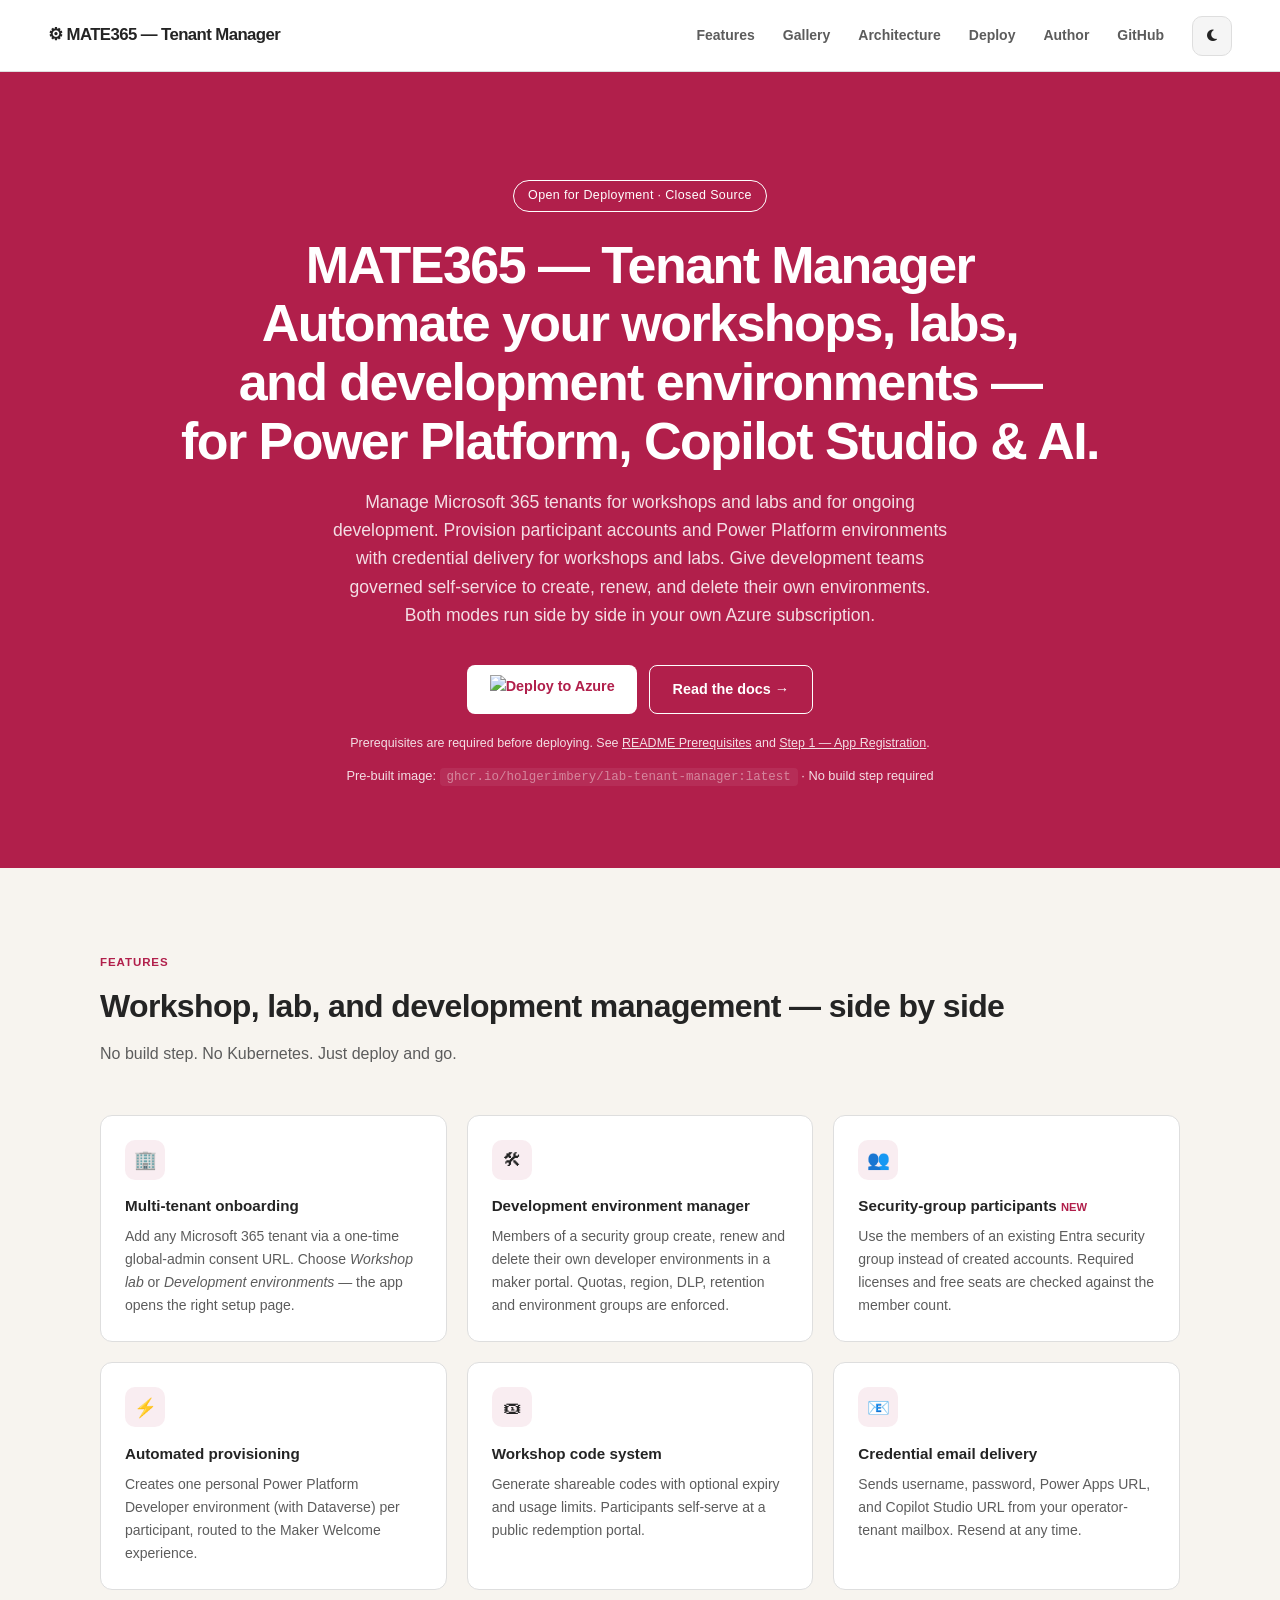
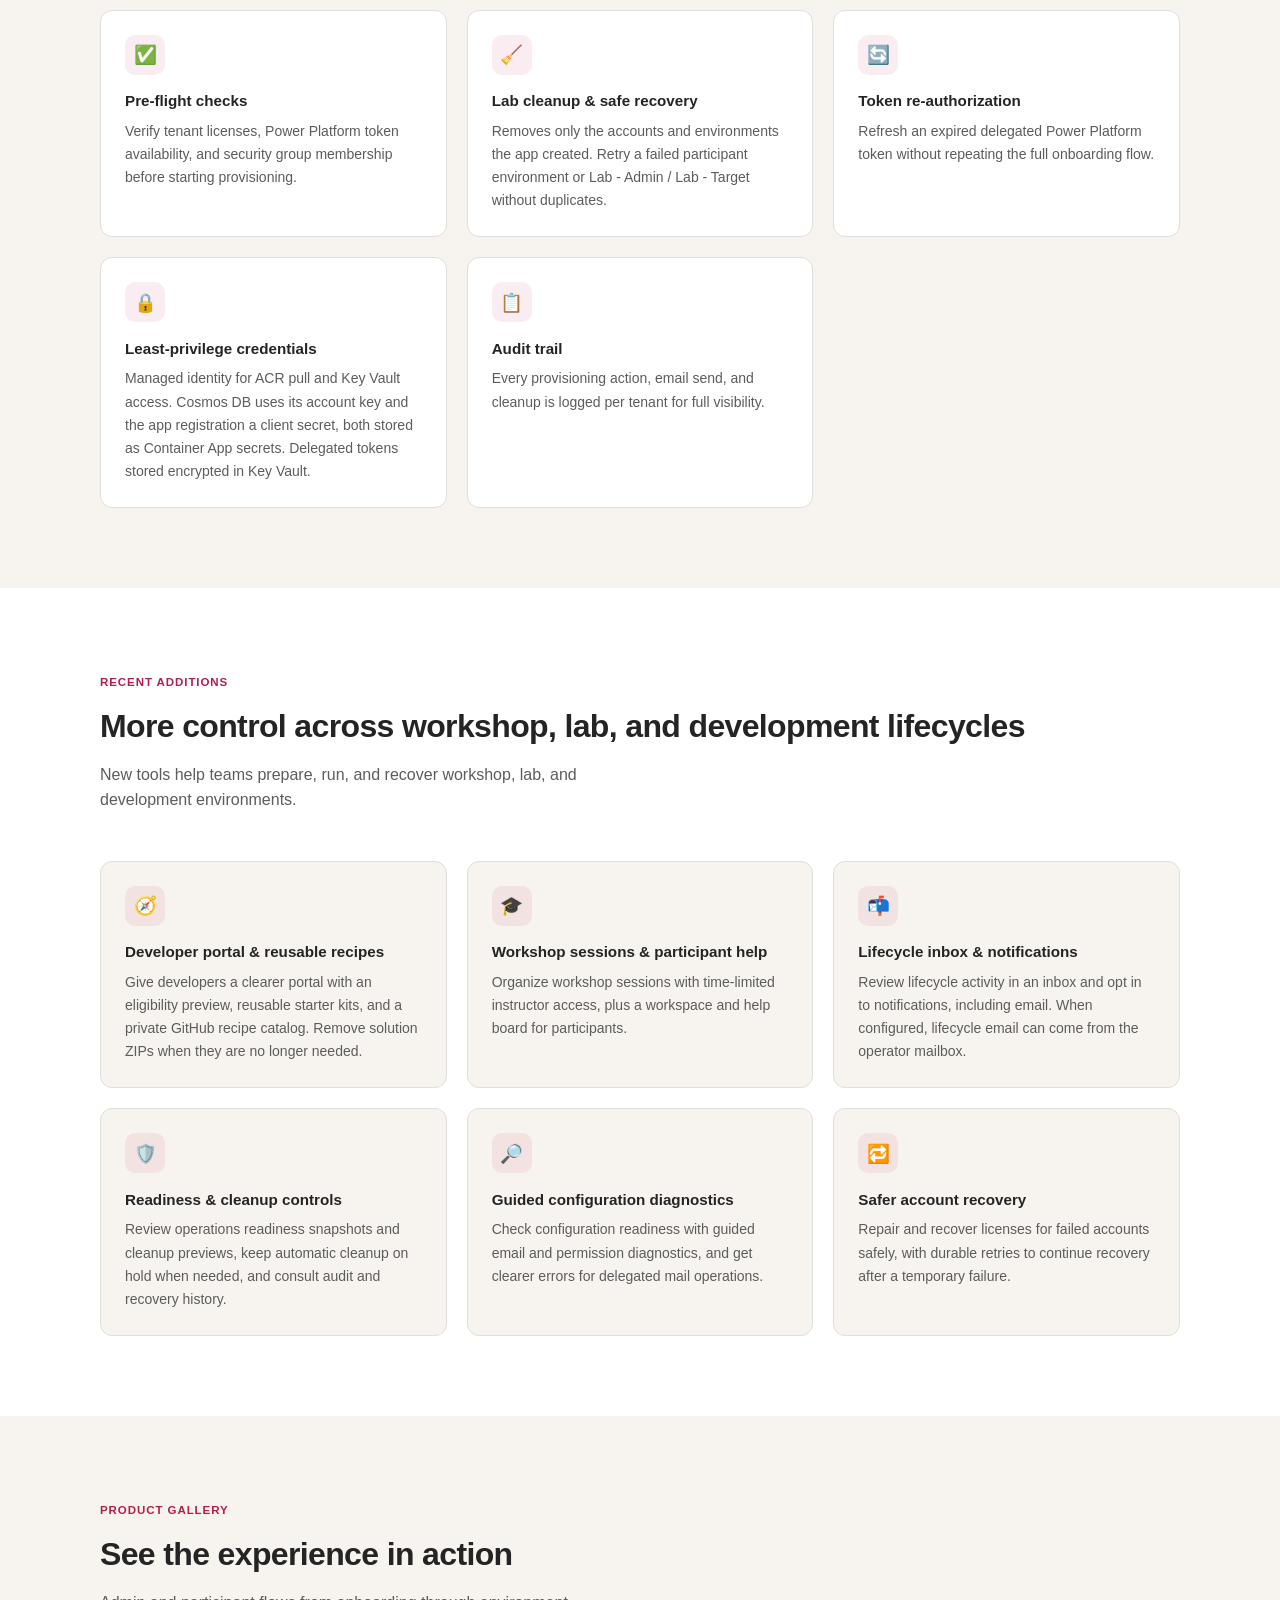
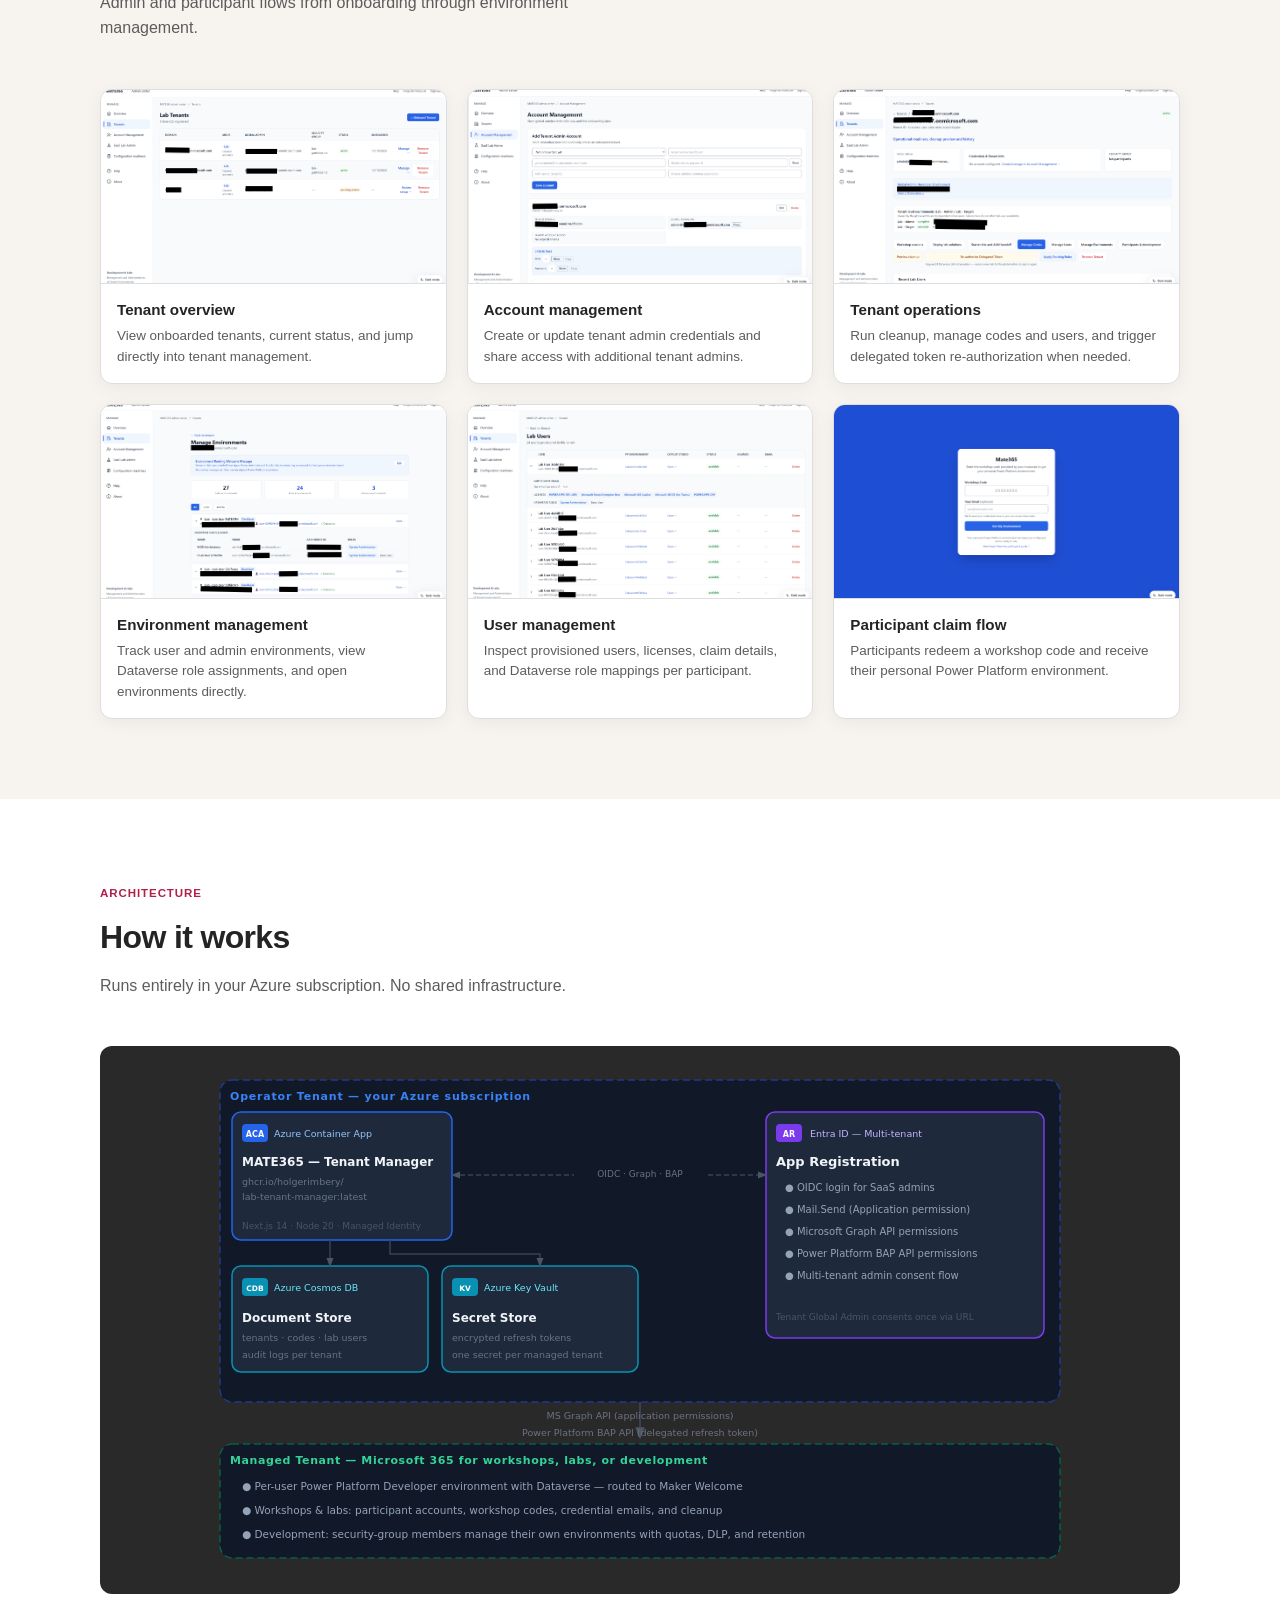
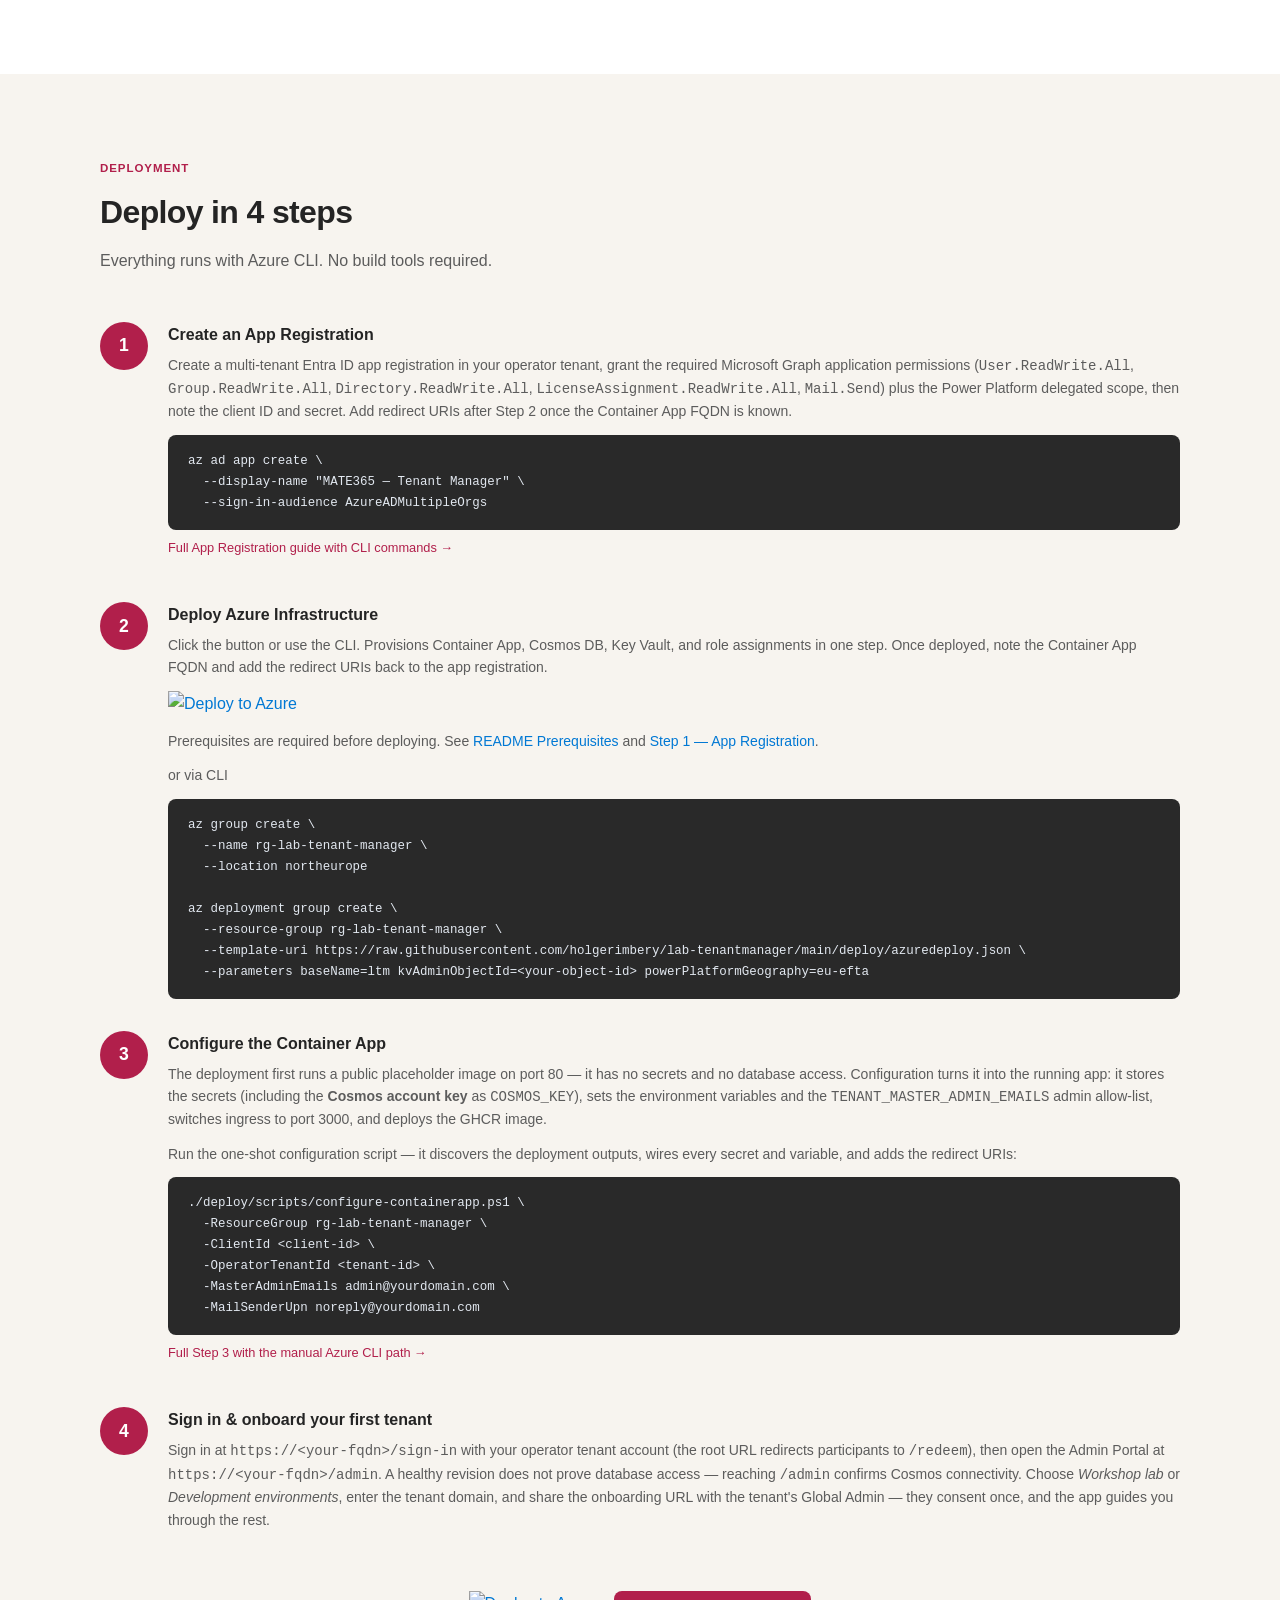
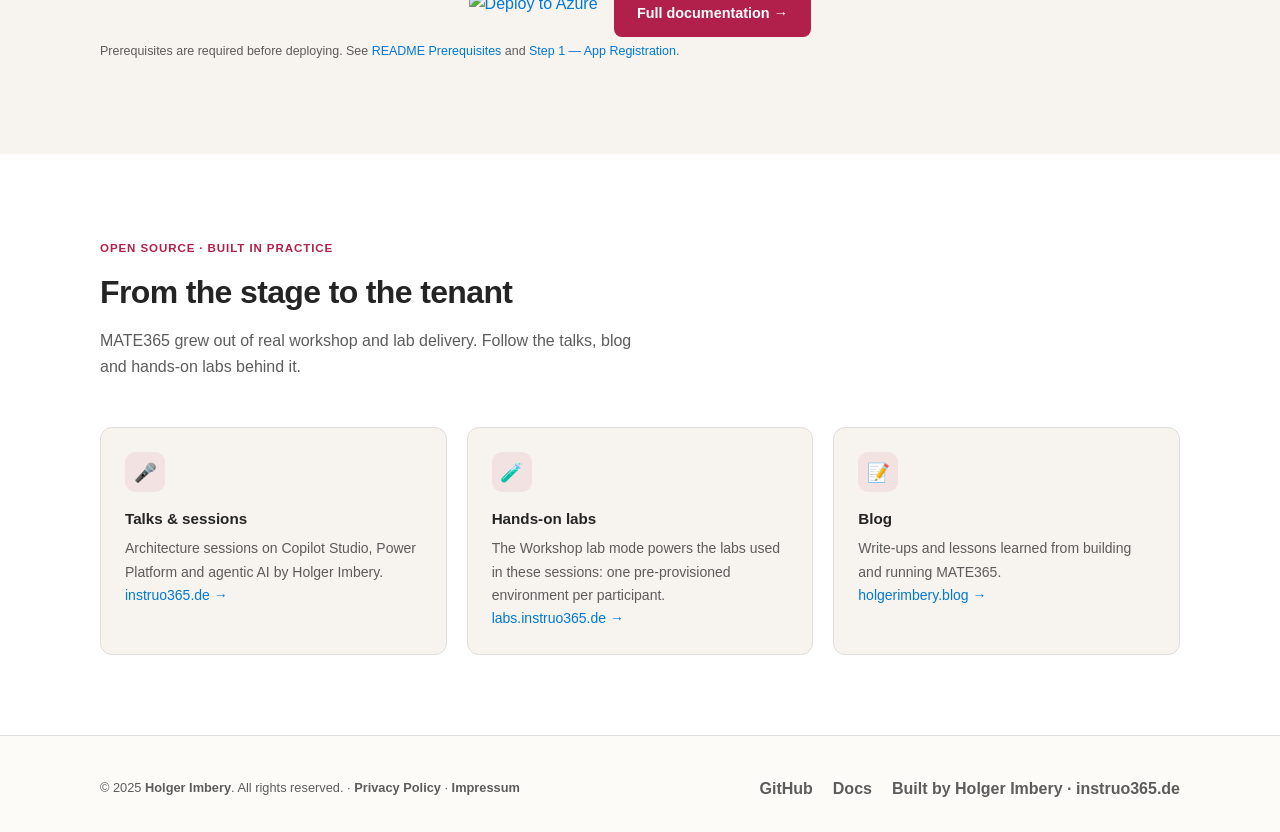
==== index.html @ dbdb4b45 "Use instruo365.de as canonical domain Co-authored-by: Copilot <223556219+Copilot@users.noreply.githu" ====
<!DOCTYPE html>
<html lang="en">
<head>
  <meta charset="UTF-8" />
  <meta name="viewport" content="width=device-width, initial-scale=1.0" />
  <title>MATE365 — Tenant Manager — Workshops, Labs &amp; Development Environments</title>
  <meta name="description" content="MATE365 — Tenant Manager: Automate your workshops, labs, and development environments — for Power Platform, Copilot Studio &amp; AI. Deploy to your own Azure subscription in minutes." />
  <meta name="robots" content="index, follow" />
  <meta name="author" content="Holger Imbery" />
  <link rel="author" href="https://instruo365.de" />
  <script type="application/ld+json">
  {
    "@context": "https://schema.org",
    "@type": "SoftwareApplication",
    "name": "MATE365 — Tenant Manager",
    "url": "https://www.mate365.app/",
    "applicationCategory": "BusinessApplication",
    "author": {
      "@type": "Person",
      "name": "Holger Imbery",
      "url": "https://instruo365.de",
      "sameAs": ["https://instruo365.de", "https://github.com/holgerimbery"]
    }
  }
  </script>
  <script>
    (() => {
      const saved = localStorage.getItem("theme");
      const theme = saved === "light" || saved === "dark" ? saved
        : (window.matchMedia("(prefers-color-scheme: dark)").matches ? "dark" : "light");
      document.documentElement.setAttribute("data-theme", theme);
    })();
  </script>
  <link rel="stylesheet" href="https://cdnjs.cloudflare.com/ajax/libs/font-awesome/6.5.1/css/all.min.css" />
  <style>
    *, *::before, *::after { box-sizing: border-box; margin: 0; padding: 0; }
    /* Palette and typography shared with instruo365.de */
    :root {
      color-scheme: light;
      --c-bg:      #f7f4ef;
      --c-bg-elevated: #fcfbf8;
      --c-surface: #ffffff;
      --c-surface-soft: #f5f5f5;
      --c-border:  #dedede;
      --c-text:    #242424;
      --c-muted:   #5c5c5c;
      --c-accent:  #b11f4b;
      --c-accent-hover: #9a1a41;
      --c-accent-soft: rgba(177, 31, 75, 0.08);
      --c-accent-fg: #ffffff;
      --c-link:    #0078d4;
      --c-panel:   rgba(255, 255, 255, 0.96);
      --c-dark:    #292929;
      --radius:    12px;
      --font: "Segoe UI", "Segoe UI Variable", "Segoe UI Web", -apple-system, BlinkMacSystemFont, Arial, sans-serif;
      --nav-h: 72px;
    }
    html[data-theme="dark"] {
      color-scheme: dark;
      --c-bg:      #3d3b3a;
      --c-bg-elevated: #343231;
      --c-surface: #292929;
      --c-surface-soft: #2e2e2e;
      --c-border:  #474747;
      --c-text:    #dedede;
      --c-muted:   #919191;
      --c-accent:  #fd8ea1;
      --c-accent-hover: #fb7b91;
      --c-accent-soft: rgba(253, 142, 161, 0.14);
      --c-accent-fg: #1a1a1a;
      --c-link:    #4da6ff;
      --c-panel:   rgba(41, 41, 41, 0.96);
      --c-dark:    #1f1f1f;
    }
    html { scroll-behavior: smooth; }
    body {
      font-family: var(--font);
      background: var(--c-bg);
      color: var(--c-text);
      line-height: 1.6;
      -webkit-font-smoothing: antialiased;
    }
    a { color: var(--c-accent); text-decoration: none; }
    a:hover { text-decoration: underline; }

    /* ── Nav ───────────────────────────────────────────────────────── */
    .nav {
      position: sticky; top: 0; z-index: 100;
      height: var(--nav-h);
      background: rgba(15,23,42,.94);
      backdrop-filter: blur(12px);
      -webkit-backdrop-filter: blur(12px);
      border-bottom: 1px solid rgba(255,255,255,.08);
      display: flex; align-items: center; justify-content: space-between;
      padding: 0 clamp(1.5rem, 5vw, 3rem);
    }
    .nav-brand {
      font-size: 1.05rem; font-weight: 700; color: #fff;
      letter-spacing: -.02em; text-decoration: none;
    }
    .nav-links { display: flex; gap: 1.75rem; }
    .nav-links a {
      color: rgba(255,255,255,.55); font-size: .875rem; font-weight: 500;
      transition: color .15s; text-decoration: none;
    }
    .nav-links a:hover { color: #fff; }

    /* ── Hero ──────────────────────────────────────────────────────── */
    .hero {
      background: linear-gradient(145deg, var(--c-dark) 0%, #1e3a5f 100%);
      padding: calc(var(--nav-h) * .5 + 4.5rem) clamp(1.5rem, 6vw, 4rem) 5rem;
      text-align: center;
    }
    .hero-badge {
      display: inline-block; padding: .3rem .9rem; border-radius: 99px;
      background: rgba(37,99,235,.2); border: 1px solid rgba(37,99,235,.35);
      color: #93c5fd; font-size: .78rem; font-weight: 500; letter-spacing: .03em;
      margin-bottom: 1.5rem;
    }
    .hero h1 {
      font-size: clamp(2rem, 5vw, 3.25rem); font-weight: 800;
      color: #fff; letter-spacing: -.03em; line-height: 1.13;
      margin-bottom: 1.1rem;
    }
    .hero-sub {
      font-size: clamp(.95rem, 2vw, 1.1rem); color: rgba(255,255,255,.55);
      max-width: 620px; margin: 0 auto 2.25rem;
    }
    .hero-actions {
      display: flex; flex-wrap: wrap; gap: .75rem; justify-content: center;
      margin-bottom: 1.25rem;
    }
    .btn {
      display: inline-flex; align-items: center; gap: .45rem;
      padding: .65rem 1.4rem; border-radius: 8px;
      font-size: .9rem; font-weight: 600; transition: all .15s;
      text-decoration: none; cursor: pointer; white-space: nowrap;
    }
    .btn-primary { background: var(--c-accent); color: #fff; }
    .btn-primary:hover { background: #1d4ed8; text-decoration: none; }
    .btn-outline {
      background: transparent; color: rgba(255,255,255,.75);
      border: 1px solid rgba(255,255,255,.25);
    }
    .btn-outline:hover { background: rgba(255,255,255,.08); color: #fff; text-decoration: none; }
    .hero-image-note { font-size: .8rem; color: rgba(255,255,255,.3); }
    .hero-image-note code {
      font-family: 'JetBrains Mono', 'Fira Code', monospace;
      background: rgba(255,255,255,.08); padding: 2px 7px; border-radius: 4px;
      color: rgba(255,255,255,.5); font-size: .78rem;
    }

    /* ── Section ───────────────────────────────────────────────────── */
    .section { padding: 5rem clamp(1.5rem, 5vw, 3rem); }
    .section-alt { background: var(--c-surface); }
    .section-inner { max-width: 1080px; margin: 0 auto; }
    .section-label {
      display: inline-block; font-size: .72rem; font-weight: 700;
      letter-spacing: .08em; text-transform: uppercase;
      color: var(--c-accent); margin-bottom: .6rem;
    }
    .section-title {
      font-size: clamp(1.5rem, 3vw, 2rem); font-weight: 800;
      letter-spacing: -.02em; margin-bottom: .6rem;
    }
    .section-sub { color: var(--c-muted); margin-bottom: 3rem; max-width: 560px; }

    /* ── Feature grid ──────────────────────────────────────────────── */
    .features {
      display: grid;
      grid-template-columns: repeat(auto-fill, minmax(300px, 1fr));
      gap: 1.25rem;
    }
    .feature-card {
      background: var(--c-surface); border: 1px solid var(--c-border);
      border-radius: var(--radius); padding: 1.5rem;
      transition: box-shadow .2s, transform .2s;
    }
    .section-alt .feature-card { background: var(--c-bg); }
    .feature-card:hover { box-shadow: 0 8px 24px rgba(0,0,0,.07); transform: translateY(-2px); }
    .feature-icon {
      width: 40px; height: 40px; border-radius: 10px; margin-bottom: .9rem;
      background: linear-gradient(135deg,#eff6ff,#dbeafe);
      display: flex; align-items: center; justify-content: center; font-size: 1.15rem;
    }
    .feature-card h3 { font-size: .95rem; font-weight: 700; margin-bottom: .4rem; }
    .feature-card p { font-size: .875rem; color: var(--c-muted); line-height: 1.65; }
    .feature-card code {
      font-size: .8em; background: var(--c-bg);
      padding: 1px 5px; border-radius: 4px; border: 1px solid var(--c-border);
    }
    .section-alt .feature-card code { background: var(--c-surface); }

    /* ── Product gallery ─────────────────────────────────────────────── */
    .gallery-grid {
      display: grid;
      grid-template-columns: repeat(auto-fit, minmax(280px, 1fr));
      gap: 1.25rem;
    }
    .gallery-card {
      background: var(--c-surface);
      border: 1px solid var(--c-border);
      border-radius: var(--radius);
      overflow: hidden;
      box-shadow: 0 4px 18px rgba(15, 23, 42, 0.05);
    }
    .section-alt .gallery-card { background: var(--c-bg); }
    .gallery-card a {
      display: block;
      text-decoration: none;
      color: inherit;
    }
    .gallery-card img {
      display: block;
      width: 100%;
      aspect-ratio: 16 / 9;
      object-fit: cover;
      border-bottom: 1px solid var(--c-border);
    }
    .gallery-caption {
      padding: .9rem 1rem 1rem;
    }
    .gallery-caption h3 {
      font-size: .95rem;
      font-weight: 700;
      margin-bottom: .25rem;
      color: var(--c-text);
    }
    .gallery-caption p {
      font-size: .84rem;
      color: var(--c-muted);
      line-height: 1.5;
    }

    /* ── Architecture ──────────────────────────────────────────────── */
    .arch-wrap {
      background: var(--c-dark); border-radius: var(--radius);
      padding: 1.5rem; overflow-x: auto;
    }

    /* ── Steps ─────────────────────────────────────────────────────── */
    .steps { display: flex; flex-direction: column; gap: 2rem; }
    .step { display: grid; grid-template-columns: 48px 1fr; gap: 1.25rem; }
    .step-num {
      width: 48px; height: 48px; border-radius: 50%;
      background: var(--c-accent); color: #fff;
      display: flex; align-items: center; justify-content: center;
      font-weight: 800; font-size: 1.1rem; flex-shrink: 0;
    }
    .step-body h3 { font-size: 1rem; font-weight: 700; margin-bottom: .4rem; }
    .step-body p { font-size: .875rem; color: var(--c-muted); margin-bottom: .75rem; }
    .step-deploy-btn { display: inline-block; margin-bottom: .5rem; }
    .step-deploy-btn img { height: 38px; }
    .deploy-prereq-hint {
      font-size: .78rem;
      color: var(--c-muted);
      margin: .35rem 0 .75rem;
    }
    .step-or { font-size: .78rem; color: var(--c-muted); margin: .4rem 0; }
    pre.code-block {
      background: var(--c-dark); border-radius: 8px;
      padding: 1rem 1.25rem; overflow-x: auto; margin-top: .5rem;
    }
    pre.code-block code {
      font-family: 'JetBrains Mono','Fira Code',monospace;
      font-size: .78rem; color: #e2e8f0; white-space: pre;
      background: none; border: none; padding: 0;
    }
    .cta-row {
      display: flex; flex-wrap: wrap; gap: 1rem;
      justify-content: center; margin-top: 3rem;
    }
    .btn-dark {
      background: var(--c-dark); color: rgba(255,255,255,.7);
      border: 1px solid rgba(255,255,255,.12);
    }
    .btn-dark:hover { background: #1e293b; color: #fff; text-decoration: none; }

    /* ── Footer ────────────────────────────────────────────────────── */
    .footer {
      background: var(--c-dark);
      padding: 2.5rem clamp(1.5rem, 5vw, 3rem);
      border-top: 1px solid rgba(255,255,255,.06);
    }
    .footer-inner {
      max-width: 1080px; margin: 0 auto;
      display: flex; align-items: center; justify-content: space-between;
      flex-wrap: wrap; gap: 1rem;
    }
    .footer-inner p { font-size: .8rem; color: rgba(255,255,255,.3); }
    .footer-inner a { color: rgba(255,255,255,.45); transition: color .15s; }
    .footer-inner a:hover { color: rgba(255,255,255,.8); text-decoration: none; }
    .footer-links { display: flex; gap: 1.25rem; }

    @media (max-width: 600px) {
      .nav-links { gap: 1rem; }
      .step { grid-template-columns: 1fr; }
      .step-num { margin-bottom: -.5rem; }
    }

    /* ── instruo365 alignment: themed nav, hero, footer, buttons ─────── */
    a { color: var(--c-link); }
    .nav { background: var(--c-panel); border-bottom: 1px solid var(--c-border); }
    .nav-brand { color: var(--c-text); font-weight: 800; letter-spacing: -.035em; }
    .nav-links { align-items: center; }
    .nav-links a { color: var(--c-muted); font-weight: 650; }
    .nav-links a:hover { color: var(--c-accent); }
    .theme-toggle {
      display: inline-grid; width: 2.5rem; height: 2.5rem; place-items: center;
      color: var(--c-text); background: var(--c-surface-soft);
      border: 1px solid var(--c-border); border-radius: .625rem; cursor: pointer;
    }
    .theme-toggle:hover { border-color: var(--c-accent); color: var(--c-accent); }
    .hero { background: var(--c-accent); }
    .hero h1 { color: var(--c-accent-fg); }
    .hero-sub, .hero-image-note { color: var(--c-accent-fg); opacity: .85; }
    .hero-badge { background: transparent; border-color: var(--c-accent-fg); color: var(--c-accent-fg); }
    .hero a:not(.btn) { color: var(--c-accent-fg); text-decoration: underline; }
    .deploy-prereq-hint { color: var(--c-muted); }
    .hero .deploy-prereq-hint { color: var(--c-accent-fg); opacity: .85; }
    .btn-primary { background: var(--c-accent-fg); color: var(--c-accent); }
    .btn-primary:hover { background: var(--c-accent-fg); opacity: .9; }
    .btn-outline { color: var(--c-accent-fg); border-color: var(--c-accent-fg); }
    .btn-outline:hover { background: rgba(255,255,255,.14); color: var(--c-accent-fg); }
    .section:not(.section-alt) .btn-primary { background: var(--c-accent); color: var(--c-accent-fg); }
    .feature-icon { background: var(--c-accent-soft); }
    .step-num { color: var(--c-accent-fg); }
    .btn-dark { background: var(--c-accent); color: var(--c-accent-fg); border-color: transparent; }
    .btn-dark:hover { background: var(--c-accent-hover); color: var(--c-accent-fg); }
    .footer { background: var(--c-bg-elevated); border-top: 1px solid var(--c-border); }
    .footer-inner p { color: var(--c-muted); }
    .footer-inner a { color: var(--c-muted); font-weight: 650; }
    .footer-inner a:hover { color: var(--c-accent); }
  </style>
</head>
<body>

<!-- ── Nav ──────────────────────────────────────────────────────────── -->
<nav class="nav" role="navigation" aria-label="Main navigation">
  <a href="index.html" class="nav-brand">⚙ MATE365 — Tenant Manager</a>
  <div class="nav-links">
    <a href="#features">Features</a>
    <a href="#gallery">Gallery</a>
    <a href="#architecture">Architecture</a>
    <a href="#deploy">Deploy</a>
    <a href="#author">Author</a>
    <a href="https://github.com/holgerimbery/lab-tenantmanager" target="_blank" rel="noopener">GitHub</a>
    <button class="theme-toggle" id="darkModeToggle" type="button" aria-label="Switch to dark theme" aria-pressed="false">
      <i class="fas fa-moon" aria-hidden="true"></i>
    </button>
  </div>
</nav>

<!-- ── Hero ─────────────────────────────────────────────────────────── -->
<section class="hero">
  <div class="hero-badge">Open for Deployment · Closed Source</div>
  <h1>MATE365 — Tenant Manager<br/>Automate your workshops, labs,<br/>and development environments —<br/>for Power Platform, Copilot Studio &amp; AI.</h1>
  <p class="hero-sub">
    Manage Microsoft 365 tenants for workshops and labs and for ongoing development.
    Provision participant accounts and Power Platform environments with credential delivery for workshops and labs.
    Give development teams governed self-service to create, renew, and delete their own environments.
    Both modes run side by side in your own Azure subscription.
  </p>
  <div class="hero-actions">
    <a class="btn btn-primary"
       href="https://portal.azure.com/#create/Microsoft.Template/uri/https%3A%2F%2Fraw.githubusercontent.com%2Fholgerimbery%2Flab-tenantmanager%2Fmain%2Fdeploy%2Fazuredeploy.json"
       target="_blank" rel="noopener">
      <img src="https://aka.ms/deploytoazurebutton" alt="Deploy to Azure" style="height:28px;" />
    </a>
    <a class="btn btn-outline" href="https://github.com/holgerimbery/lab-tenantmanager#readme" target="_blank" rel="noopener">
      Read the docs →
    </a>
  </div>
  <p class="deploy-prereq-hint">Prerequisites are required before deploying. See <a href="https://github.com/holgerimbery/lab-tenantmanager#prerequisites" target="_blank" rel="noopener">README Prerequisites</a> and <a href="https://github.com/holgerimbery/lab-tenantmanager#step-1--app-registration" target="_blank" rel="noopener">Step 1 — App Registration</a>.</p>
  <p class="hero-image-note">
    Pre-built image: <code>ghcr.io/holgerimbery/lab-tenant-manager:latest</code> · No build step required
  </p>
</section>

<!-- ── Features ─────────────────────────────────────────────────────── -->
<section class="section" id="features">
  <div class="section-inner">
    <div class="section-label">Features</div>
    <h2 class="section-title">Workshop, lab, and development management — side by side</h2>
    <p class="section-sub">No build step. No Kubernetes. Just deploy and go.</p>

    <div class="features">
      <div class="feature-card">
        <div class="feature-icon">🏢</div>
        <h3>Multi-tenant onboarding</h3>
        <p>Add any Microsoft 365 tenant via a one-time global-admin consent URL. Choose <em>Workshop lab</em> or <em>Development environments</em> — the app opens the right setup page.</p>
      </div>
      <div class="feature-card">
        <div class="feature-icon">🛠</div>
        <h3>Development environment manager</h3>
        <p>Members of a security group create, renew and delete their own developer environments in a maker portal. Quotas, region, DLP, retention and environment groups are enforced.</p>
      </div>
      <div class="feature-card">
        <div class="feature-icon">👥</div>
        <h3>Security-group participants <span style="font-size:.7rem;color:var(--c-accent);">NEW</span></h3>
        <p>Use the members of an existing Entra security group instead of created accounts. Required licenses and free seats are checked against the member count.</p>
      </div>
      <div class="feature-card">
        <div class="feature-icon">⚡</div>
        <h3>Automated provisioning</h3>
        <p>Creates one personal Power Platform Developer environment (with Dataverse) per participant, routed to the Maker Welcome experience.</p>
      </div>
      <div class="feature-card">
        <div class="feature-icon">🎟</div>
        <h3>Workshop code system</h3>
        <p>Generate shareable codes with optional expiry and usage limits. Participants self-serve at a public redemption portal.</p>
      </div>
      <div class="feature-card">
        <div class="feature-icon">📧</div>
        <h3>Credential email delivery</h3>
        <p>Sends username, password, Power Apps URL, and Copilot Studio URL from your operator-tenant mailbox. Resend at any time.</p>
      </div>
      <div class="feature-card">
        <div class="feature-icon">✅</div>
        <h3>Pre-flight checks</h3>
        <p>Verify tenant licenses, Power Platform token availability, and security group membership before starting provisioning.</p>
      </div>
      <div class="feature-card">
        <div class="feature-icon">🧹</div>
        <h3>Lab cleanup &amp; safe recovery</h3>
        <p>Removes only the accounts and environments the app created. Retry a failed participant environment or Lab - Admin / Lab - Target without duplicates.</p>
      </div>
      <div class="feature-card">
        <div class="feature-icon">🔄</div>
        <h3>Token re-authorization</h3>
        <p>Refresh an expired delegated Power Platform token without repeating the full onboarding flow.</p>
      </div>
      <div class="feature-card">
        <div class="feature-icon">🔒</div>
        <h3>Least-privilege credentials</h3>
        <p>Managed identity for ACR pull and Key Vault access. Cosmos DB uses its account key and the app registration a client secret, both stored as Container App secrets. Delegated tokens stored encrypted in Key Vault.</p>
      </div>
      <div class="feature-card">
        <div class="feature-icon">📋</div>
        <h3>Audit trail</h3>
        <p>Every provisioning action, email send, and cleanup is logged per tenant for full visibility.</p>
      </div>
    </div>
  </div>
</section>

<!-- ── Recent additions ──────────────────────────────────────────────── -->
<section class="section section-alt" id="recent-additions">
  <div class="section-inner">
    <div class="section-label">Recent additions</div>
    <h2 class="section-title">More control across workshop, lab, and development lifecycles</h2>
    <p class="section-sub">New tools help teams prepare, run, and recover workshop, lab, and development environments.</p>

    <div class="features">
      <div class="feature-card">
        <div class="feature-icon">🧭</div>
        <h3>Developer portal &amp; reusable recipes</h3>
        <p>Give developers a clearer portal with an eligibility preview, reusable starter kits, and a private GitHub recipe catalog. Remove solution ZIPs when they are no longer needed.</p>
      </div>
      <div class="feature-card">
        <div class="feature-icon">🎓</div>
        <h3>Workshop sessions &amp; participant help</h3>
        <p>Organize workshop sessions with time-limited instructor access, plus a workspace and help board for participants.</p>
      </div>
      <div class="feature-card">
        <div class="feature-icon">📬</div>
        <h3>Lifecycle inbox &amp; notifications</h3>
        <p>Review lifecycle activity in an inbox and opt in to notifications, including email. When configured, lifecycle email can come from the operator mailbox.</p>
      </div>
      <div class="feature-card">
        <div class="feature-icon">🛡️</div>
        <h3>Readiness &amp; cleanup controls</h3>
        <p>Review operations readiness snapshots and cleanup previews, keep automatic cleanup on hold when needed, and consult audit and recovery history.</p>
      </div>
      <div class="feature-card">
        <div class="feature-icon">🔎</div>
        <h3>Guided configuration diagnostics</h3>
        <p>Check configuration readiness with guided email and permission diagnostics, and get clearer errors for delegated mail operations.</p>
      </div>
      <div class="feature-card">
        <div class="feature-icon">🔁</div>
        <h3>Safer account recovery</h3>
        <p>Repair and recover licenses for failed accounts safely, with durable retries to continue recovery after a temporary failure.</p>
      </div>
    </div>
  </div>
</section>

<!-- ── Gallery ───────────────────────────────────────────────────────── -->
<section class="section" id="gallery">
  <div class="section-inner">
    <div class="section-label">Product Gallery</div>
    <h2 class="section-title">See the experience in action</h2>
    <p class="section-sub">Admin and participant flows from onboarding through environment management.</p>

    <div class="gallery-grid">
      <article class="gallery-card">
        <a href="images/gallery/manager-main.png" target="_blank" rel="noopener">
          <img src="images/gallery/manager-main.png" alt="Lab Tenants list view with onboarded tenant and management actions." loading="lazy" />
          <div class="gallery-caption">
            <h3>Tenant overview</h3>
            <p>View onboarded tenants, current status, and jump directly into tenant management.</p>
          </div>
        </a>
      </article>

      <article class="gallery-card">
        <a href="images/gallery/account-admin.png" target="_blank" rel="noopener">
          <img src="images/gallery/account-admin.png" alt="Account management page for storing global admin credentials and shared admin access." loading="lazy" />
          <div class="gallery-caption">
            <h3>Account management</h3>
            <p>Create or update tenant admin credentials and share access with additional tenant admins.</p>
          </div>
        </a>
      </article>

      <article class="gallery-card">
        <a href="images/gallery/manager-tenant.png" target="_blank" rel="noopener">
          <img src="images/gallery/manager-tenant.png" alt="Tenant detail page showing codes, users, environments, and delegated token re-authorization." loading="lazy" />
          <div class="gallery-caption">
            <h3>Tenant operations</h3>
            <p>Run cleanup, manage codes and users, and trigger delegated token re-authorization when needed.</p>
          </div>
        </a>
      </article>

      <article class="gallery-card">
        <a href="images/gallery/manager-environment.png" target="_blank" rel="noopener">
          <img src="images/gallery/manager-environment.png" alt="Environment management view with total environments and Dataverse role details." loading="lazy" />
          <div class="gallery-caption">
            <h3>Environment management</h3>
            <p>Track user and admin environments, view Dataverse role assignments, and open environments directly.</p>
          </div>
        </a>
      </article>

      <article class="gallery-card">
        <a href="images/gallery/manager-user.png" target="_blank" rel="noopener">
          <img src="images/gallery/manager-user.png" alt="Lab users page with licenses, claim status, participant email, and role information." loading="lazy" />
          <div class="gallery-caption">
            <h3>User management</h3>
            <p>Inspect provisioned users, licenses, claim details, and Dataverse role mappings per participant.</p>
          </div>
        </a>
      </article>

      <article class="gallery-card">
        <a href="images/gallery/claim-environment-account.png" target="_blank" rel="noopener">
          <img src="images/gallery/claim-environment-account.png" alt="Participant claim screen for redeeming workshop code and receiving personal environment." loading="lazy" />
          <div class="gallery-caption">
            <h3>Participant claim flow</h3>
            <p>Participants redeem a workshop code and receive their personal Power Platform environment.</p>
          </div>
        </a>
      </article>
    </div>
  </div>
</section>

<!-- ── Architecture ──────────────────────────────────────────────────── -->
<section class="section section-alt" id="architecture">
  <div class="section-inner">
    <div class="section-label">Architecture</div>
    <h2 class="section-title">How it works</h2>
    <p class="section-sub">Runs entirely in your Azure subscription. No shared infrastructure.</p>

    <div class="arch-wrap">
      <img src="architecture.svg"
           alt="Architecture: Container App in operator tenant connects to App Registration, Cosmos DB, and Key Vault; calls MS Graph and Power Platform BAP APIs to manage workshop, lab, and development environments."
           style="width:100%;max-width:860px;display:block;margin:0 auto;border-radius:8px;" />
    </div>
  </div>
</section>

<!-- ── Deploy ────────────────────────────────────────────────────────── -->
<section class="section" id="deploy">
  <div class="section-inner">
    <div class="section-label">Deployment</div>
    <h2 class="section-title">Deploy in 4 steps</h2>
    <p class="section-sub">Everything runs with Azure CLI. No build tools required.</p>

    <div class="steps">

      <div class="step">
        <div class="step-num">1</div>
        <div class="step-body">
          <h3>Create an App Registration</h3>
          <p>Create a multi-tenant Entra ID app registration in your operator tenant, grant the required Microsoft Graph application permissions (<code>User.ReadWrite.All</code>, <code>Group.ReadWrite.All</code>, <code>Directory.ReadWrite.All</code>, <code>LicenseAssignment.ReadWrite.All</code>, <code>Mail.Send</code>) plus the Power Platform delegated scope, then note the client ID and secret. Add redirect URIs after Step 2 once the Container App FQDN is known.</p>
          <pre class="code-block"><code>az ad app create \
  --display-name "MATE365 — Tenant Manager" \
  --sign-in-audience AzureADMultipleOrgs</code></pre>
          <p style="margin-top:.5rem;font-size:.8rem;">
            <a href="https://github.com/holgerimbery/lab-tenantmanager/wiki/App-Registration"
               target="_blank" rel="noopener"
               style="color:var(--c-accent);">Full App Registration guide with CLI commands →</a>
          </p>
        </div>
      </div>

      <div class="step">
        <div class="step-num">2</div>
        <div class="step-body">
          <h3>Deploy Azure Infrastructure</h3>
          <p>Click the button or use the CLI. Provisions Container App, Cosmos DB, Key Vault, and role assignments in one step. Once deployed, note the Container App FQDN and add the redirect URIs back to the app registration.</p>
          <a href="https://portal.azure.com/#create/Microsoft.Template/uri/https%3A%2F%2Fraw.githubusercontent.com%2Fholgerimbery%2Flab-tenantmanager%2Fmain%2Fdeploy%2Fazuredeploy.json"
             target="_blank" rel="noopener" class="step-deploy-btn">
            <img src="https://aka.ms/deploytoazurebutton" alt="Deploy to Azure" />
          </a>
          <p class="deploy-prereq-hint">Prerequisites are required before deploying. See <a href="https://github.com/holgerimbery/lab-tenantmanager#prerequisites" target="_blank" rel="noopener">README Prerequisites</a> and <a href="https://github.com/holgerimbery/lab-tenantmanager#step-1--app-registration" target="_blank" rel="noopener">Step 1 — App Registration</a>.</p>
          <p class="step-or">or via CLI</p>
          <pre class="code-block"><code>az group create \
  --name rg-lab-tenant-manager \
  --location northeurope

az deployment group create \
  --resource-group rg-lab-tenant-manager \
  --template-uri https://raw.githubusercontent.com/holgerimbery/lab-tenantmanager/main/deploy/azuredeploy.json \
  --parameters baseName=ltm kvAdminObjectId=&lt;your-object-id&gt; powerPlatformGeography=eu-efta</code></pre>
        </div>
      </div>

      <div class="step">
        <div class="step-num">3</div>
        <div class="step-body">
          <h3>Configure the Container App</h3>
          <p>The deployment first runs a public placeholder image on port 80 — it has no secrets and no database access. Configuration turns it into the running app: it stores the secrets (including the <strong>Cosmos account key</strong> as <code>COSMOS_KEY</code>), sets the environment variables and the <code>TENANT_MASTER_ADMIN_EMAILS</code> admin allow-list, switches ingress to port 3000, and deploys the GHCR image.</p>
          <p>Run the one-shot configuration script — it discovers the deployment outputs, wires every secret and variable, and adds the redirect URIs:</p>
          <pre class="code-block"><code>./deploy/scripts/configure-containerapp.ps1 \
  -ResourceGroup rg-lab-tenant-manager \
  -ClientId &lt;client-id&gt; \
  -OperatorTenantId &lt;tenant-id&gt; \
  -MasterAdminEmails admin@yourdomain.com \
  -MailSenderUpn noreply@yourdomain.com</code></pre>
          <p style="margin-top:.5rem;font-size:.8rem;">
            <a href="https://github.com/holgerimbery/lab-tenantmanager#step-3--configure-the-container-app"
               target="_blank" rel="noopener"
               style="color:var(--c-accent);">Full Step 3 with the manual Azure CLI path →</a>
          </p>
        </div>
      </div>

      <div class="step">
        <div class="step-num">4</div>
        <div class="step-body">
          <h3>Sign in &amp; onboard your first tenant</h3>
          <p>Sign in at <code>https://&lt;your-fqdn&gt;/sign-in</code> with your operator tenant account (the root URL redirects participants to <code>/redeem</code>), then open the Admin Portal at <code>https://&lt;your-fqdn&gt;/admin</code>. A healthy revision does not prove database access — reaching <code>/admin</code> confirms Cosmos connectivity. Choose <em>Workshop lab</em> or <em>Development environments</em>, enter the tenant domain, and share the onboarding URL with the tenant's Global Admin — they consent once, and the app guides you through the rest.</p>
        </div>
      </div>

    </div>

    <div class="cta-row">
      <a href="https://portal.azure.com/#create/Microsoft.Template/uri/https%3A%2F%2Fraw.githubusercontent.com%2Fholgerimbery%2Flab-tenantmanager%2Fmain%2Fdeploy%2Fazuredeploy.json"
         target="_blank" rel="noopener">
        <img src="https://aka.ms/deploytoazurebutton" alt="Deploy to Azure" style="height:40px;" />
      </a>
      <a class="btn btn-dark" href="https://github.com/holgerimbery/lab-tenantmanager/wiki" target="_blank" rel="noopener">
        Full documentation →
      </a>
    </div>
    <p class="deploy-prereq-hint">Prerequisites are required before deploying. See <a href="https://github.com/holgerimbery/lab-tenantmanager#prerequisites" target="_blank" rel="noopener">README Prerequisites</a> and <a href="https://github.com/holgerimbery/lab-tenantmanager#step-1--app-registration" target="_blank" rel="noopener">Step 1 — App Registration</a>.</p>
  </div>
</section>

<!-- ── Author / cross-reference ─────────────────────────────────────── -->
<section class="section section-alt" id="author">
  <div class="section-inner">
    <div class="section-label">Open source · Built in practice</div>
    <h2 class="section-title">From the stage to the tenant</h2>
    <p class="section-sub">MATE365 grew out of real workshop and lab delivery. Follow the talks, blog and hands-on labs behind it.</p>

    <div class="features">
      <div class="feature-card">
        <div class="feature-icon">🎤</div>
        <h3>Talks &amp; sessions</h3>
        <p>Architecture sessions on Copilot Studio, Power Platform and agentic AI by Holger Imbery.</p>
        <p><a href="https://instruo365.de" rel="me noopener noreferrer" target="_blank">instruo365.de →</a></p>
      </div>
      <div class="feature-card">
        <div class="feature-icon">🧪</div>
        <h3>Hands-on labs</h3>
        <p>The Workshop lab mode powers the labs used in these sessions: one pre-provisioned environment per participant.</p>
        <p><a href="https://labs.instruo365.de" target="_blank" rel="noopener noreferrer">labs.instruo365.de →</a></p>
      </div>
      <div class="feature-card">
        <div class="feature-icon">📝</div>
        <h3>Blog</h3>
        <p>Write-ups and lessons learned from building and running MATE365.</p>
        <p><a href="https://holgerimbery.blog" target="_blank" rel="noopener noreferrer">holgerimbery.blog →</a></p>
      </div>
    </div>
  </div>
</section>

<!-- ── Footer ───────────────────────────────────────────────────────── -->
<footer class="footer" role="contentinfo">
  <div class="footer-inner">
    <p>
      &copy; 2025 <a href="https://github.com/holgerimbery" target="_blank" rel="noopener">Holger Imbery</a>.
      All rights reserved. ·
      <a href="https://instruo365.de/privacy/" target="_blank" rel="noopener noreferrer">Privacy Policy</a> ·
      <a href="https://instruo365.de/impressum/" target="_blank" rel="noopener noreferrer">Impressum</a>
    </p>
    <div class="footer-links">
      <a href="https://github.com/holgerimbery/lab-tenantmanager" target="_blank" rel="noopener">GitHub</a>
      <a href="https://github.com/holgerimbery/lab-tenantmanager/wiki" target="_blank" rel="noopener">Docs</a>
      <a href="https://instruo365.de" target="_blank" rel="me noopener noreferrer">Built by Holger Imbery · instruo365.de</a>
    </div>
  </div>
</footer>

<script>
  const themeButton = document.getElementById("darkModeToggle");
  const themeIcon = themeButton.querySelector("i");
  function setTheme(theme) {
    document.documentElement.setAttribute("data-theme", theme);
    themeButton.setAttribute("aria-pressed", String(theme === "dark"));
    themeButton.setAttribute("aria-label", theme === "dark" ? "Switch to light theme" : "Switch to dark theme");
    themeIcon.className = theme === "dark" ? "fas fa-sun" : "fas fa-moon";
  }
  setTheme(document.documentElement.getAttribute("data-theme"));
  themeButton.addEventListener("click", () => {
    const next = document.documentElement.getAttribute("data-theme") === "dark" ? "light" : "dark";
    setTheme(next);
    localStorage.setItem("theme", next);
  });
</script>
</body>
</html>
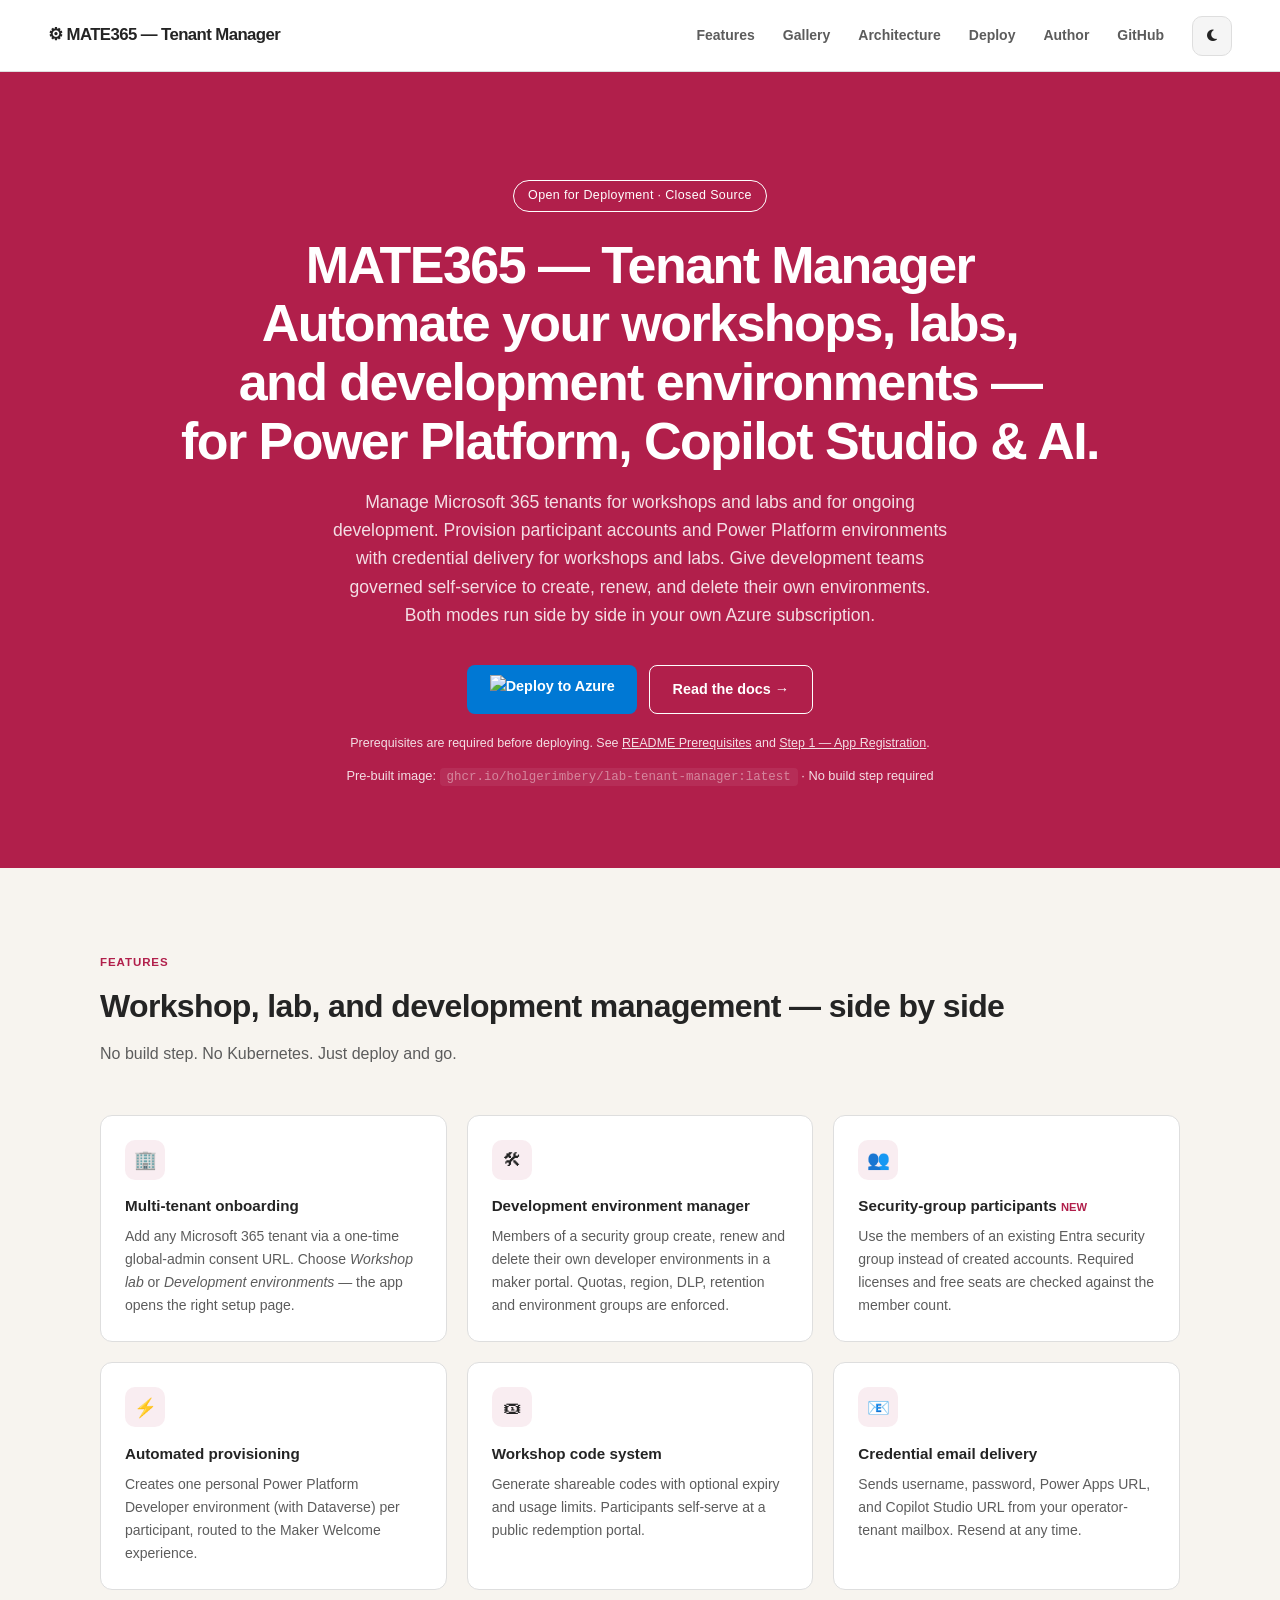
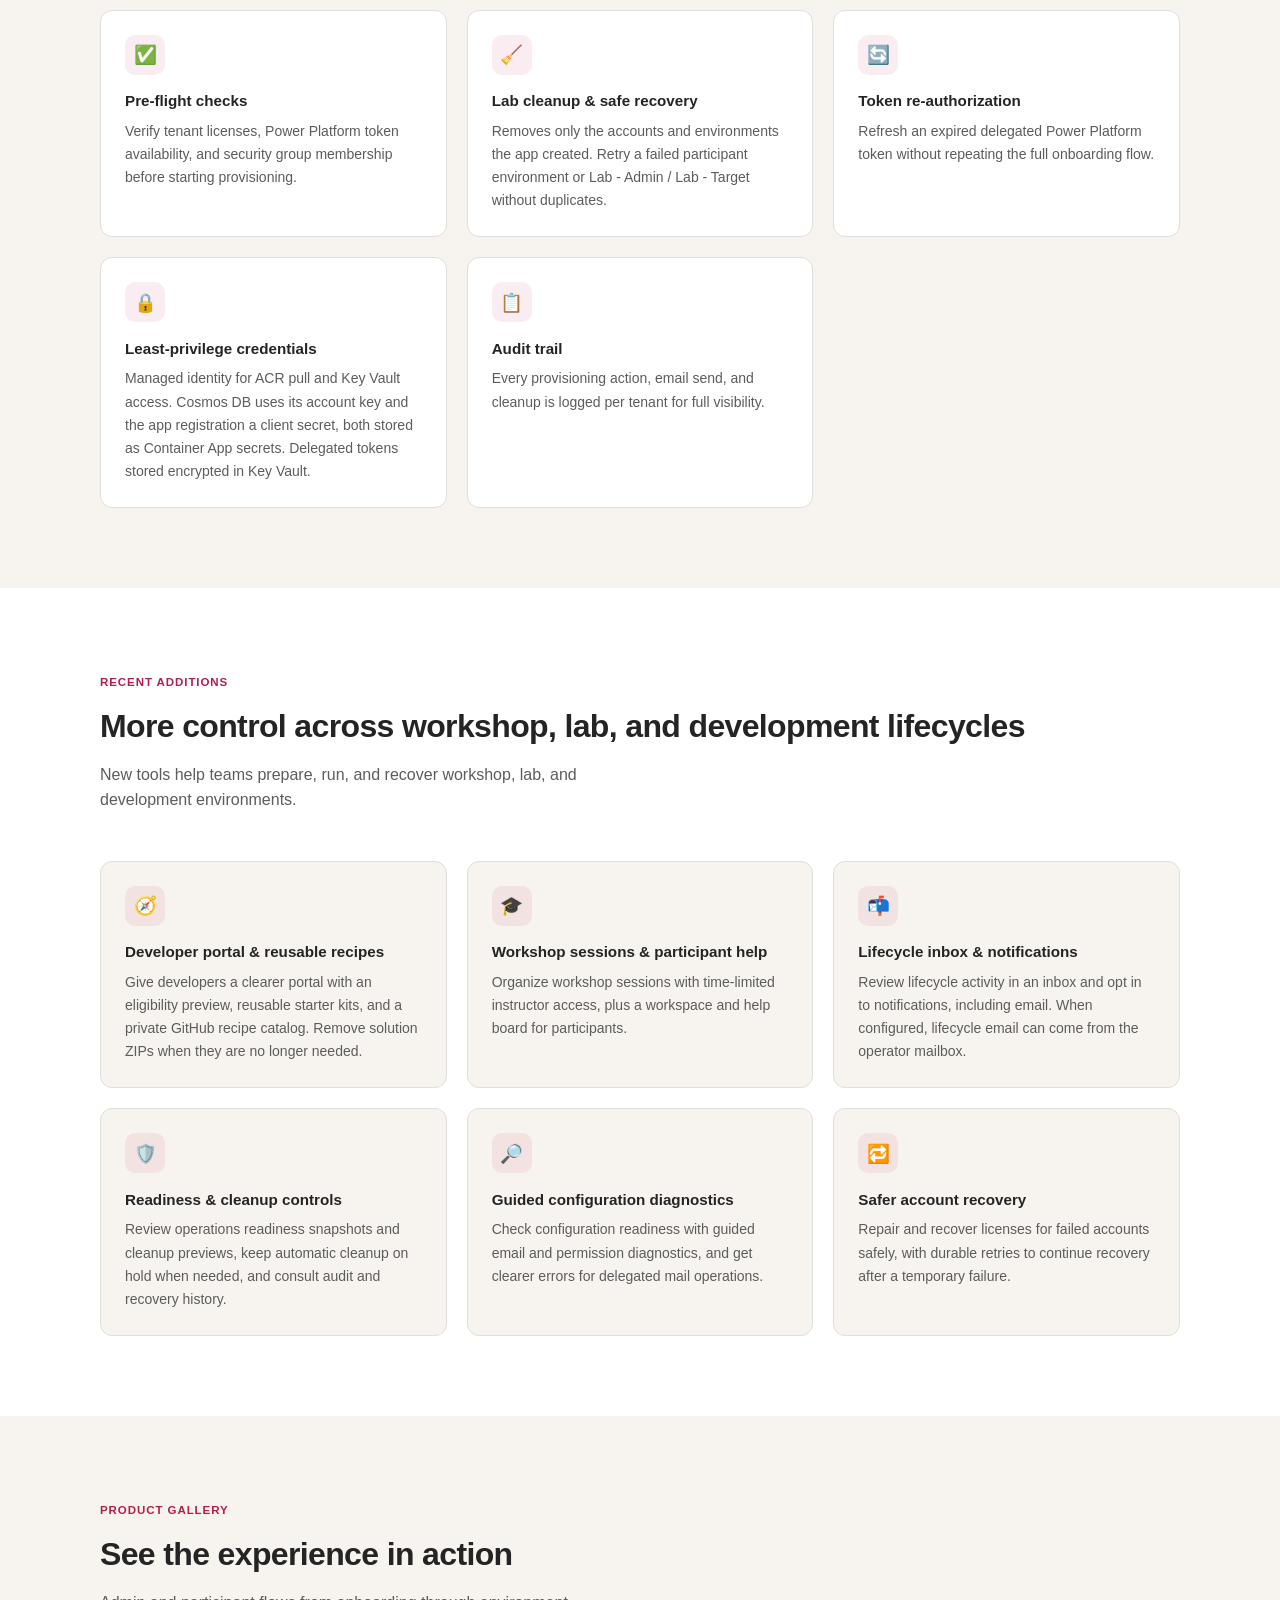
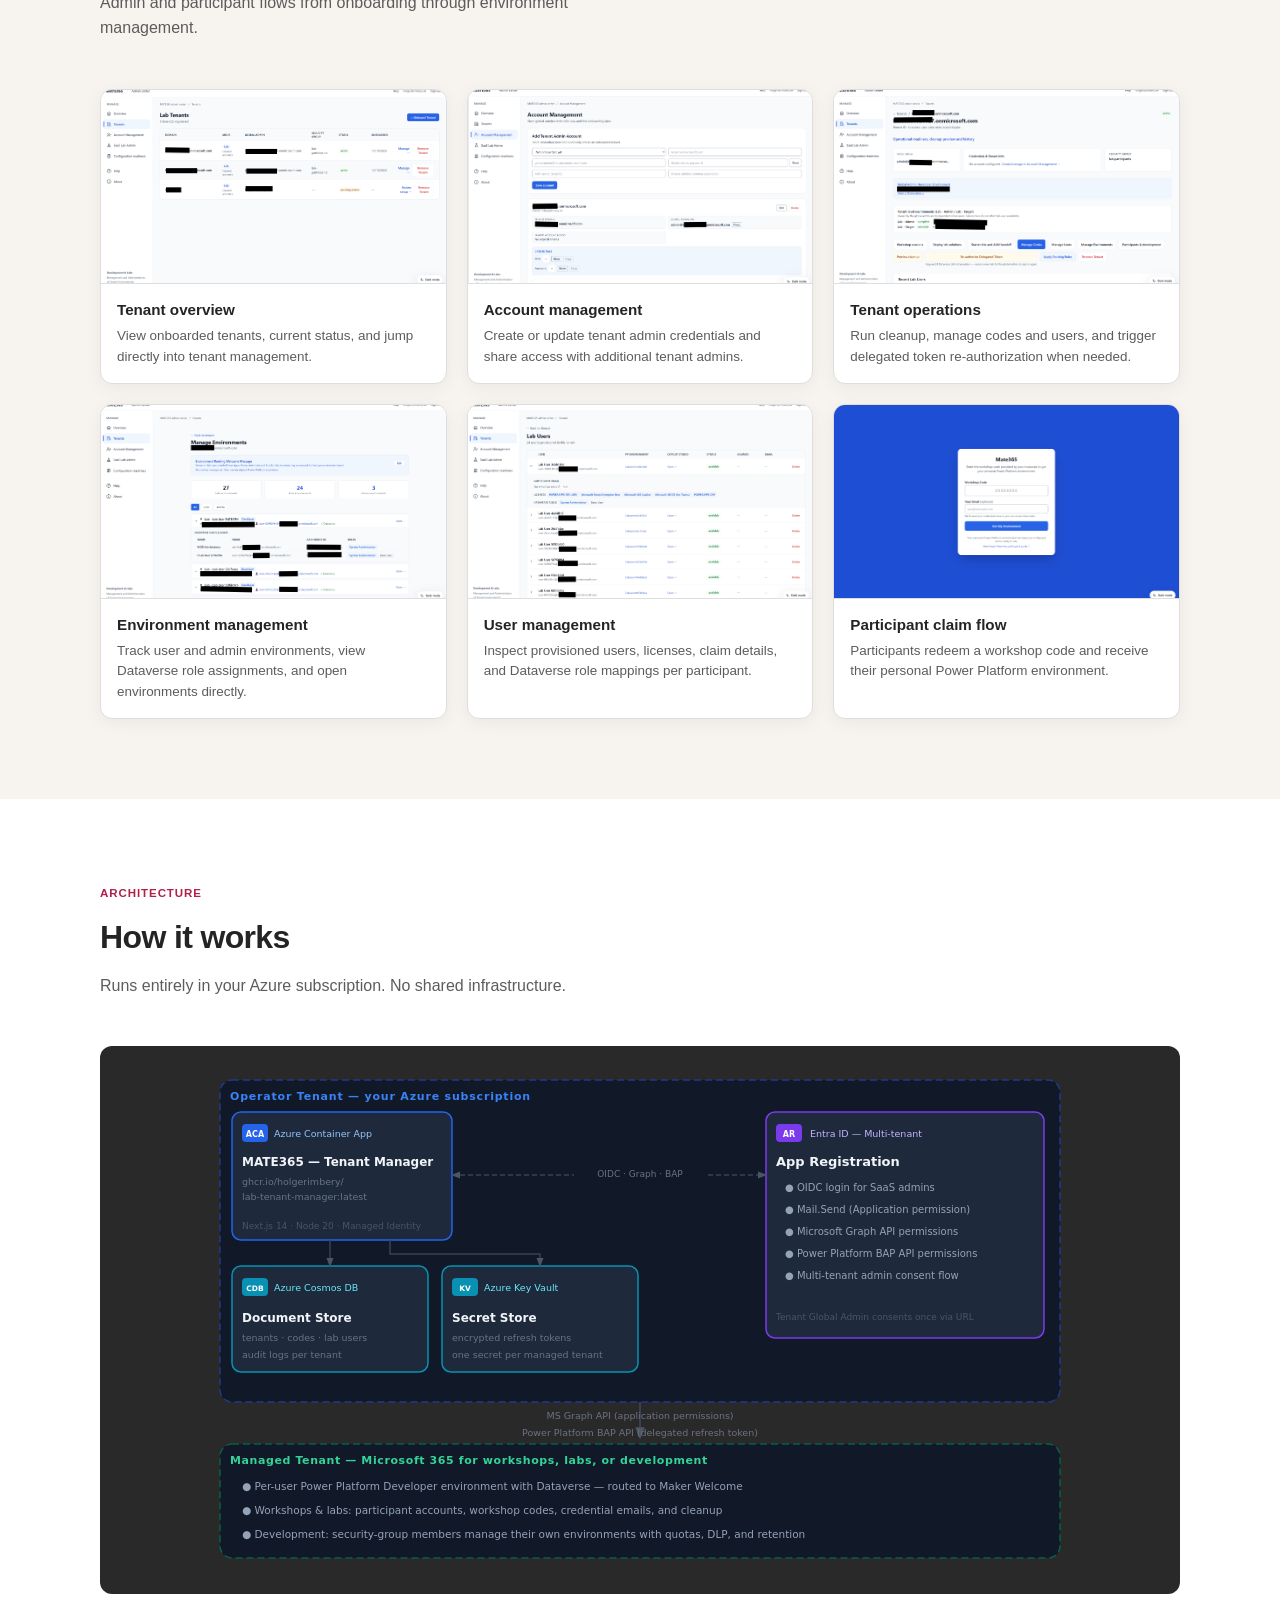
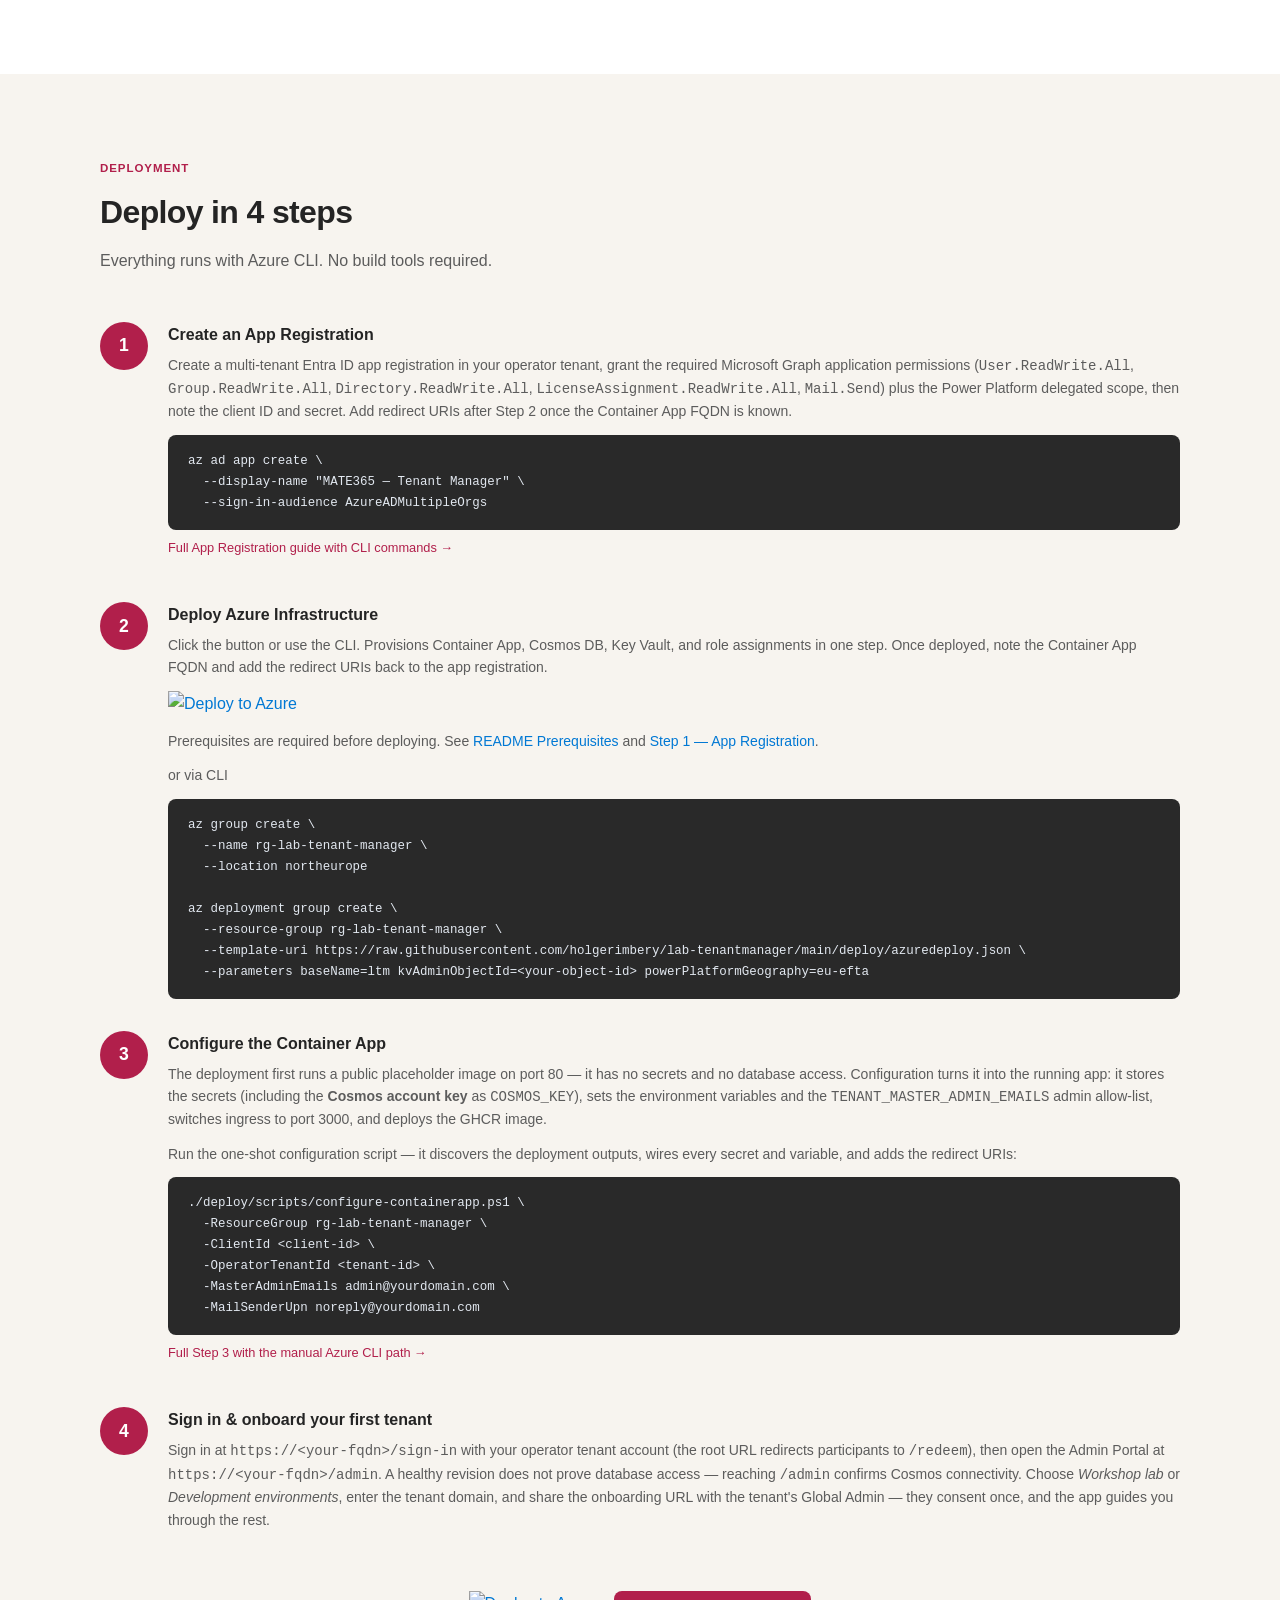
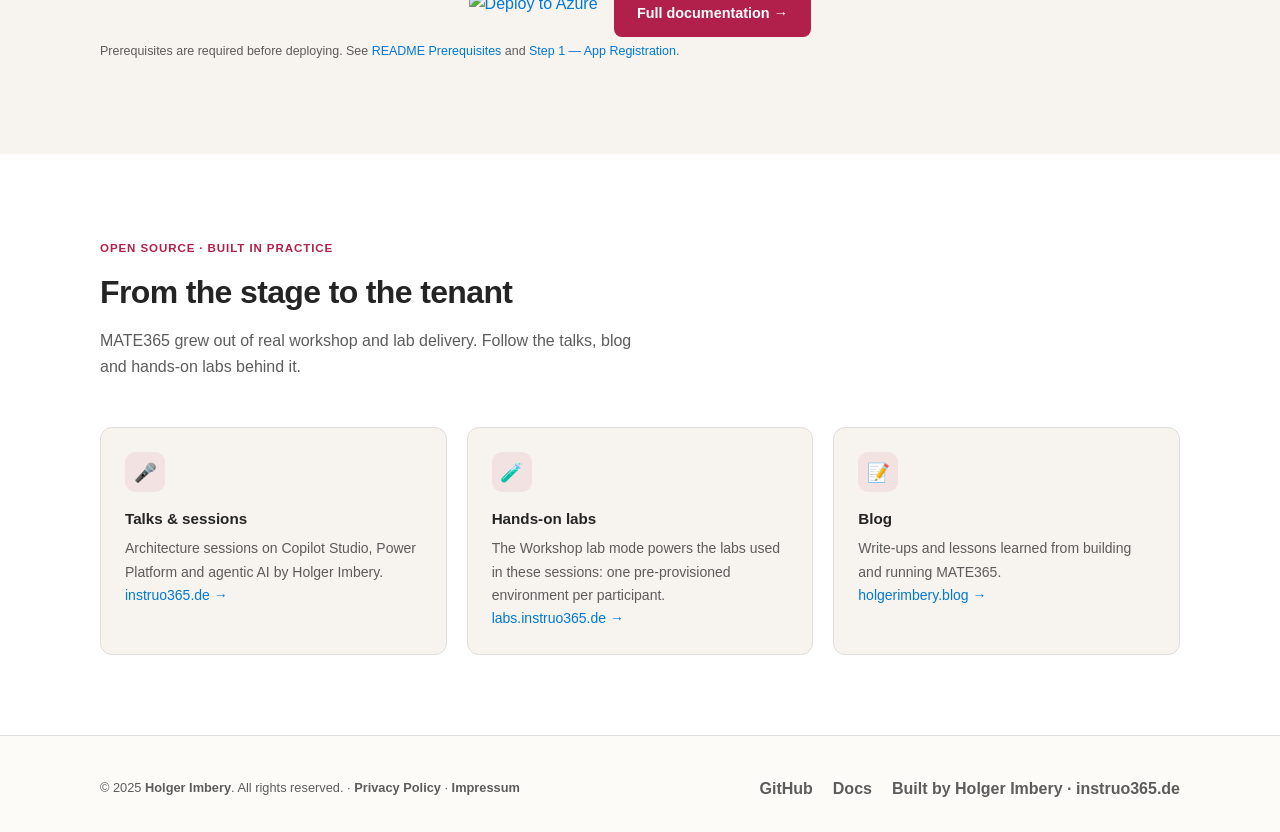
==== commit 156aa1d7: "style: make hero Azure deploy button blue Co-authored-by: Copilot App <223556219+Copilot@users.norep" ====
--- a/index.html
+++ b/index.html
@@ -64,10 +64,10 @@
       --c-border:  #474747;
       --c-text:    #dedede;
       --c-muted:   #919191;
-      --c-accent:  #fd8ea1;
-      --c-accent-hover: #fb7b91;
-      --c-accent-soft: rgba(253, 142, 161, 0.14);
-      --c-accent-fg: #1a1a1a;
+      --c-accent:  #b11f4b;
+      --c-accent-hover: #9a1a41;
+      --c-accent-soft: rgba(177, 31, 75, 0.08);
+      --c-accent-fg: #ffffff;
       --c-link:    #4da6ff;
       --c-panel:   rgba(41, 41, 41, 0.96);
       --c-dark:    #1f1f1f;
@@ -320,6 +320,8 @@
     .hero .deploy-prereq-hint { color: var(--c-accent-fg); opacity: .85; }
     .btn-primary { background: var(--c-accent-fg); color: var(--c-accent); }
     .btn-primary:hover { background: var(--c-accent-fg); opacity: .9; }
+    .hero-actions .btn-primary { background: #0078d4; color: #fff; }
+    .hero-actions .btn-primary:hover { background: #0078d4; opacity: .9; }
     .btn-outline { color: var(--c-accent-fg); border-color: var(--c-accent-fg); }
     .btn-outline:hover { background: rgba(255,255,255,.14); color: var(--c-accent-fg); }
     .section:not(.section-alt) .btn-primary { background: var(--c-accent); color: var(--c-accent-fg); }
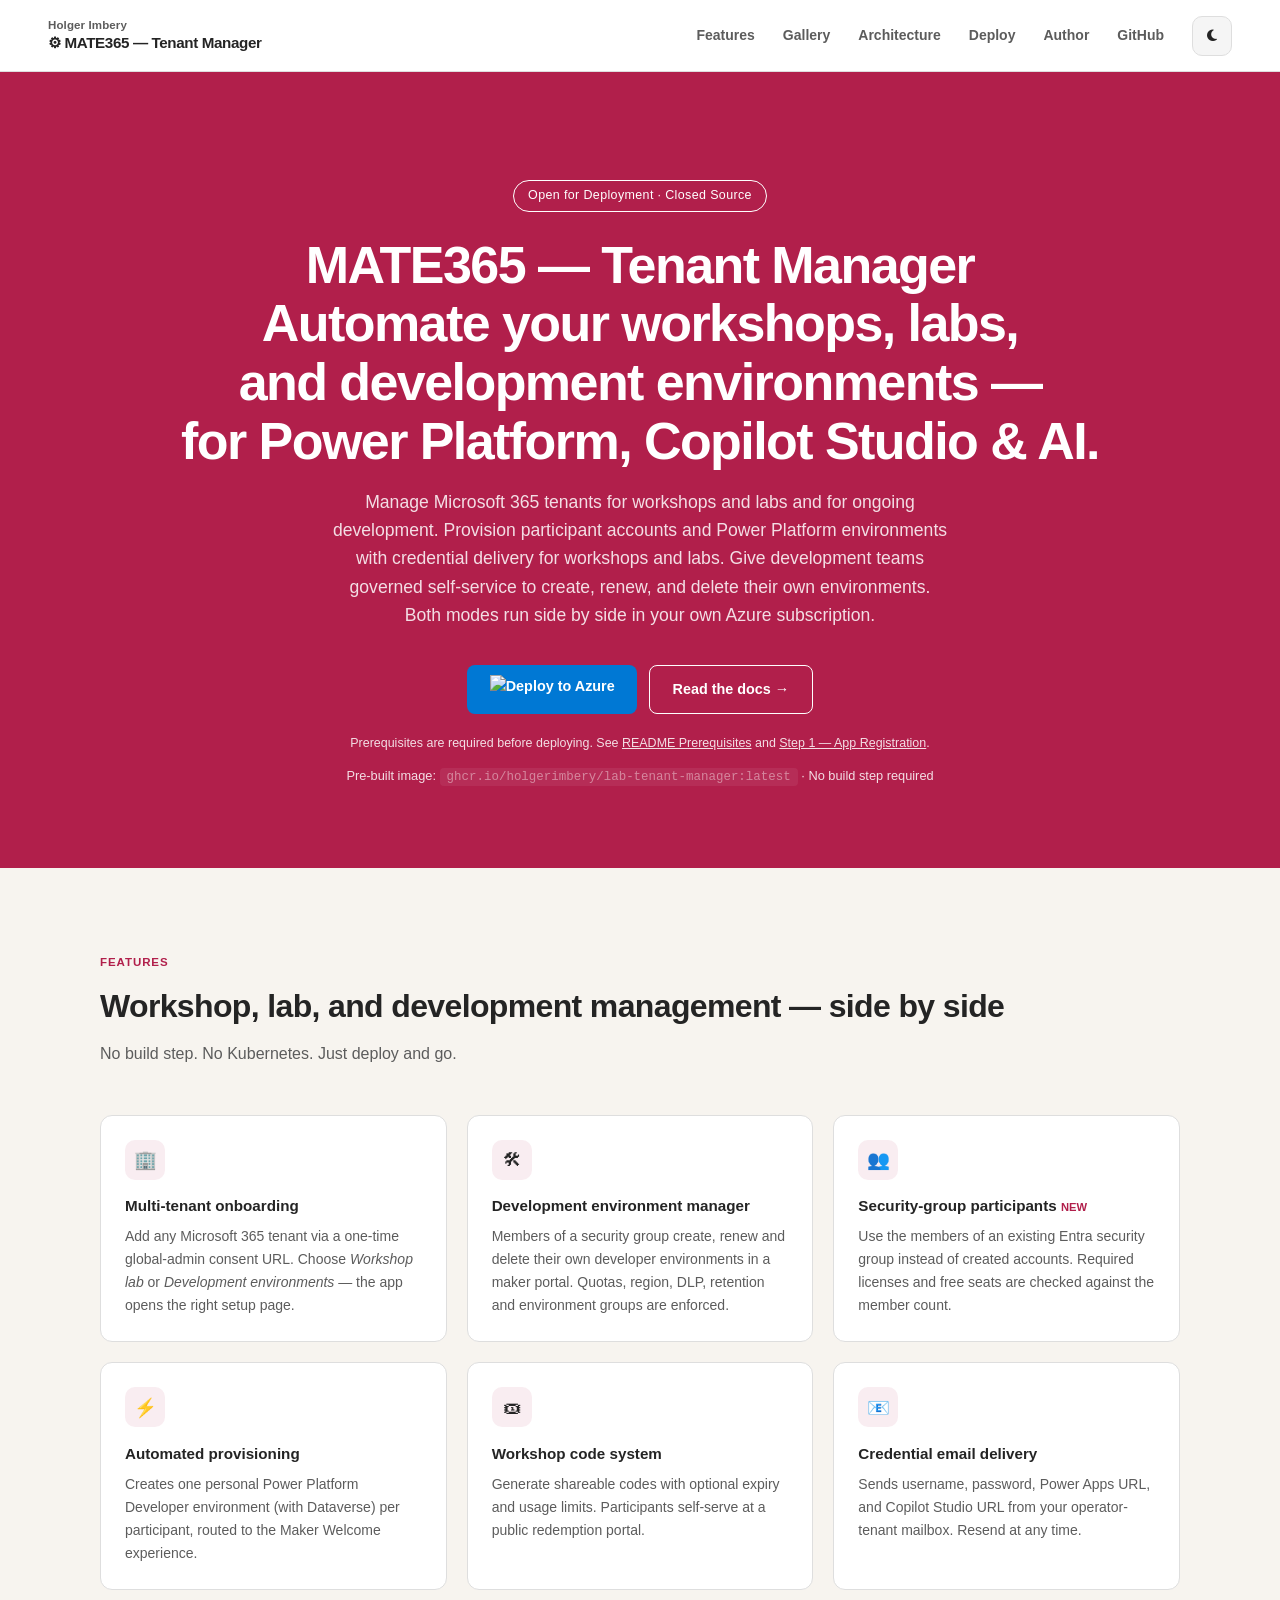
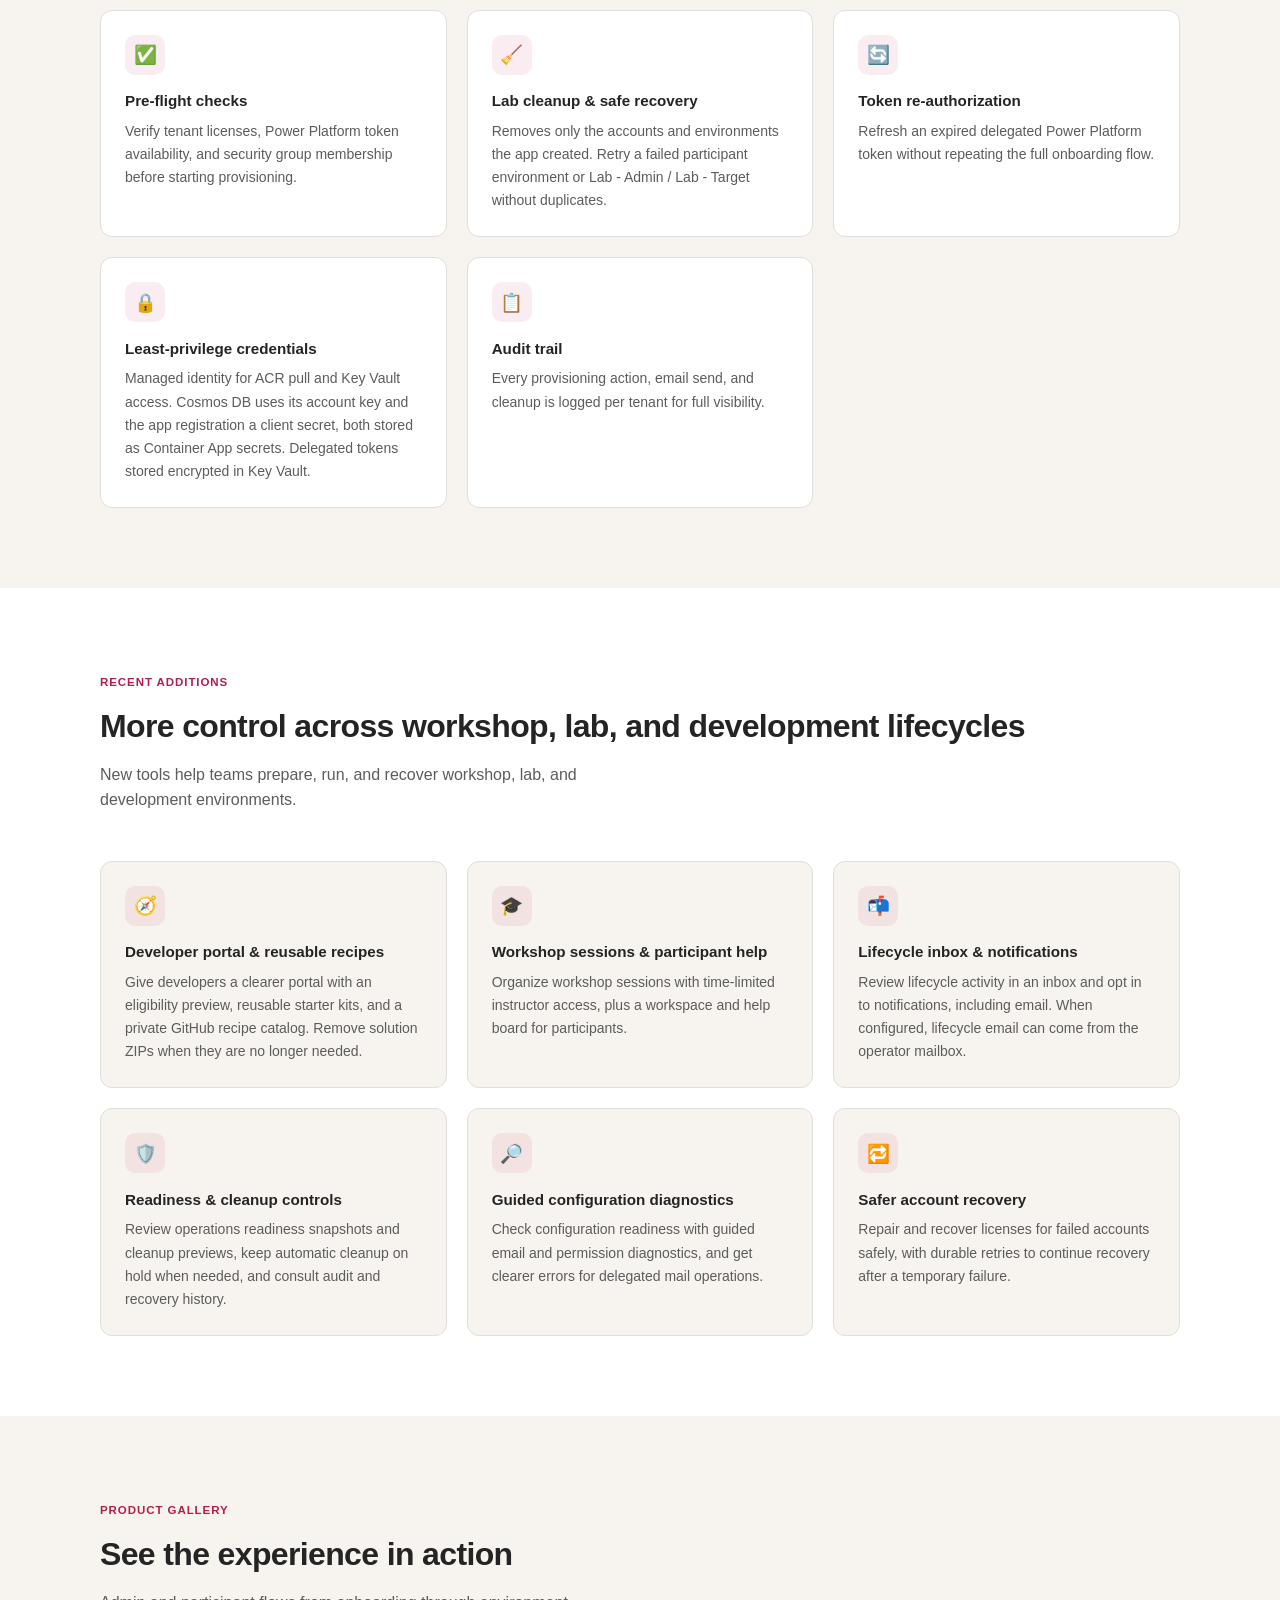
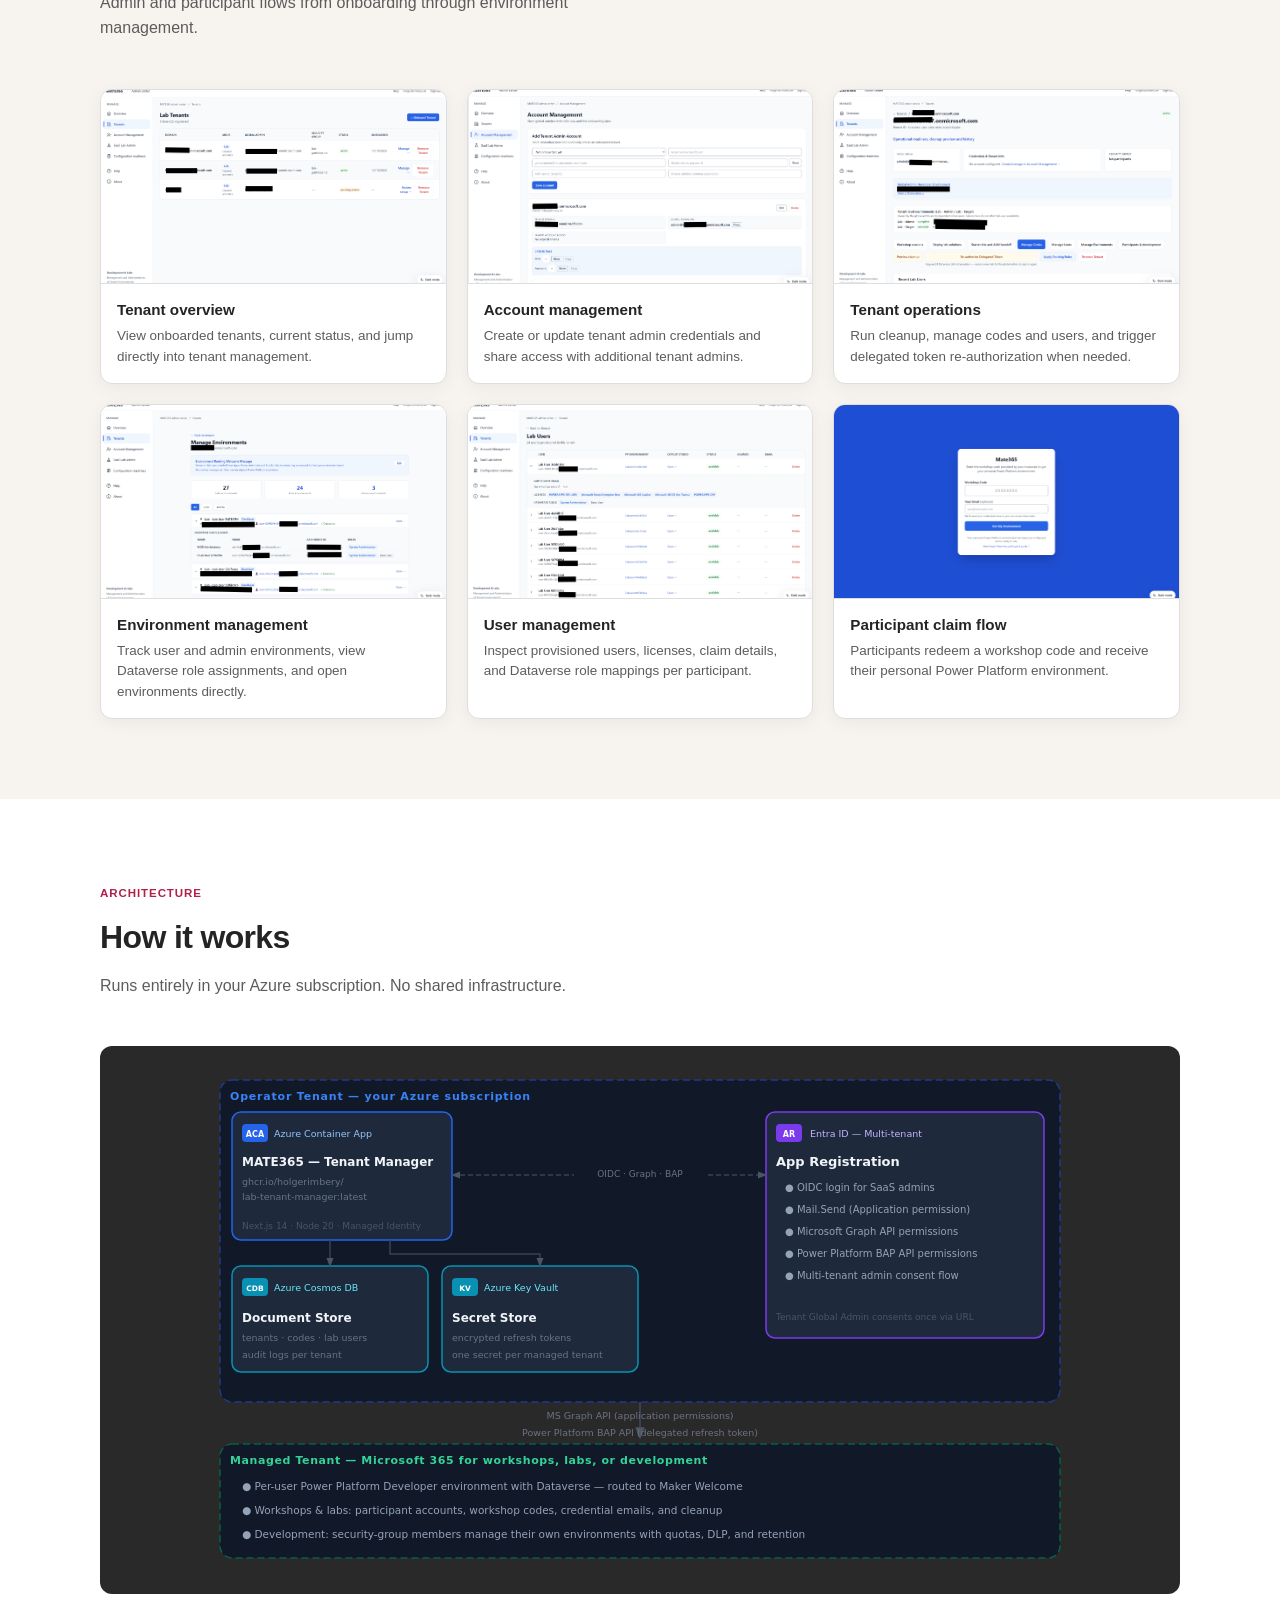
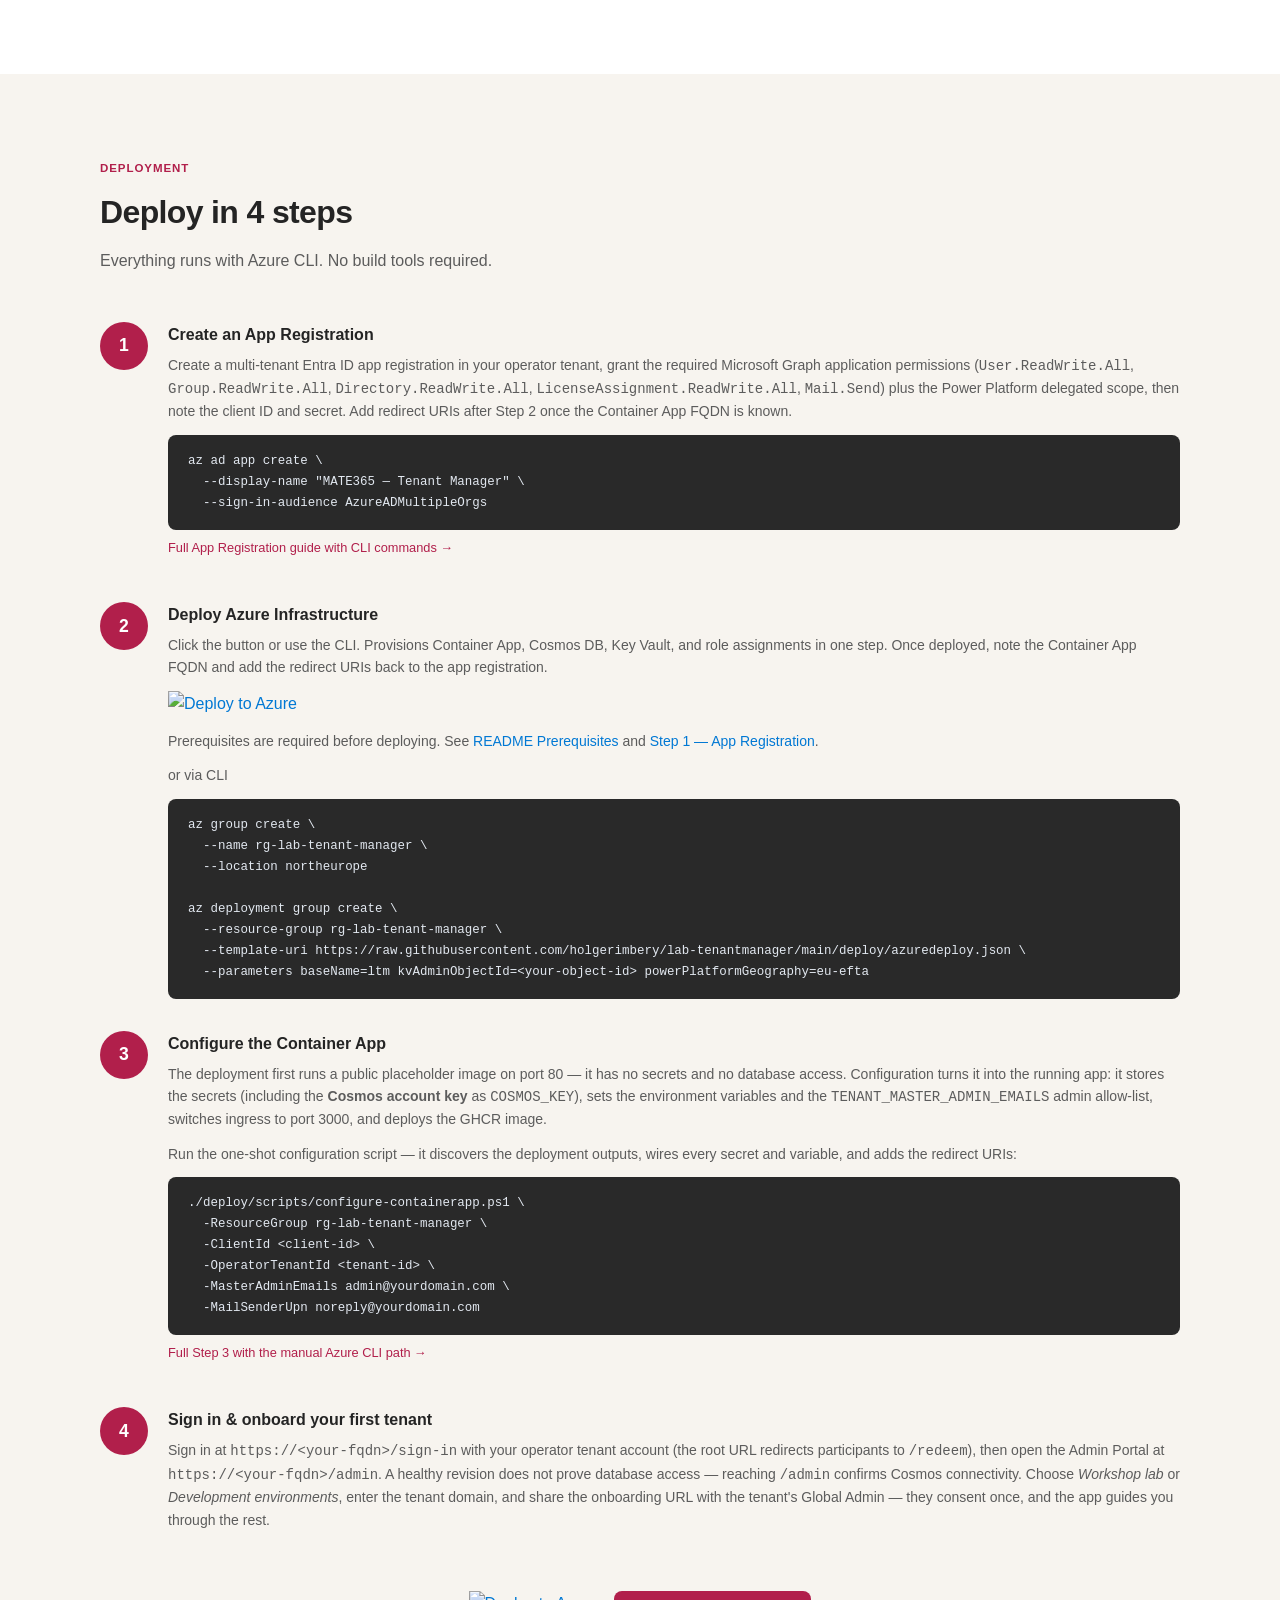
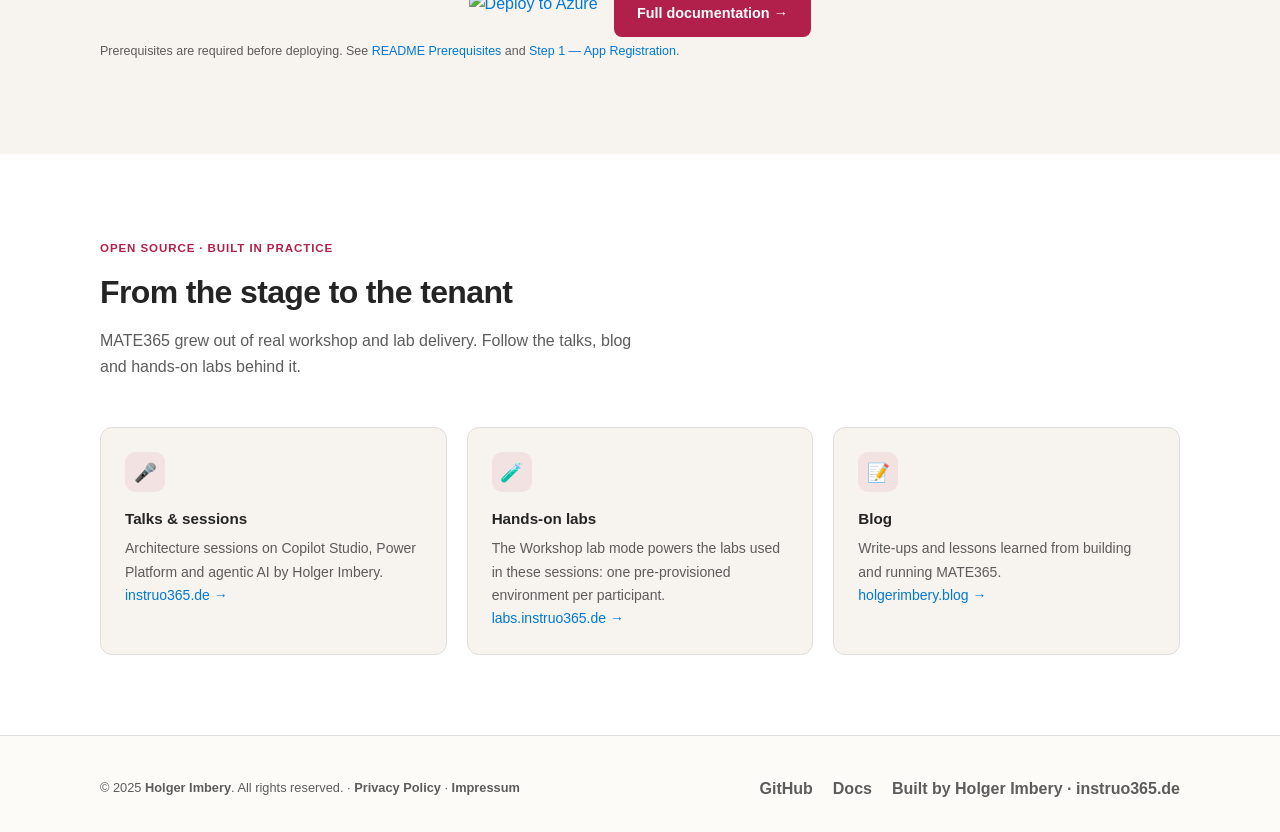
==== commit d8f20732: "style: add two-line header branding Co-authored-by: Copilot App <223556219+Copilot@users.noreply.git" ====
--- a/index.html
+++ b/index.html
@@ -302,6 +302,18 @@
     a { color: var(--c-link); }
     .nav { background: var(--c-panel); border-bottom: 1px solid var(--c-border); }
     .nav-brand { color: var(--c-text); font-weight: 800; letter-spacing: -.035em; }
+    .nav-brand {
+      display: flex; flex-direction: column; align-items: flex-start;
+      gap: .1rem; line-height: 1.15; text-decoration: none;
+    }
+    .nav-brand-owner {
+      color: var(--c-muted); font-size: .72rem; font-weight: 650;
+      letter-spacing: .01em;
+    }
+    .nav-brand-product {
+      color: var(--c-text); font-size: .95rem; font-weight: 800;
+      letter-spacing: -.025em;
+    }
     .nav-links { align-items: center; }
     .nav-links a { color: var(--c-muted); font-weight: 650; }
     .nav-links a:hover { color: var(--c-accent); }
@@ -339,7 +351,10 @@
 
 <!-- ── Nav ──────────────────────────────────────────────────────────── -->
 <nav class="nav" role="navigation" aria-label="Main navigation">
-  <a href="index.html" class="nav-brand">⚙ MATE365 — Tenant Manager</a>
+  <a href="index.html" class="nav-brand">
+    <span class="nav-brand-owner">Holger Imbery</span>
+    <span class="nav-brand-product"><span aria-hidden="true">⚙</span> MATE365 — Tenant Manager</span>
+  </a>
   <div class="nav-links">
     <a href="#features">Features</a>
     <a href="#gallery">Gallery</a>
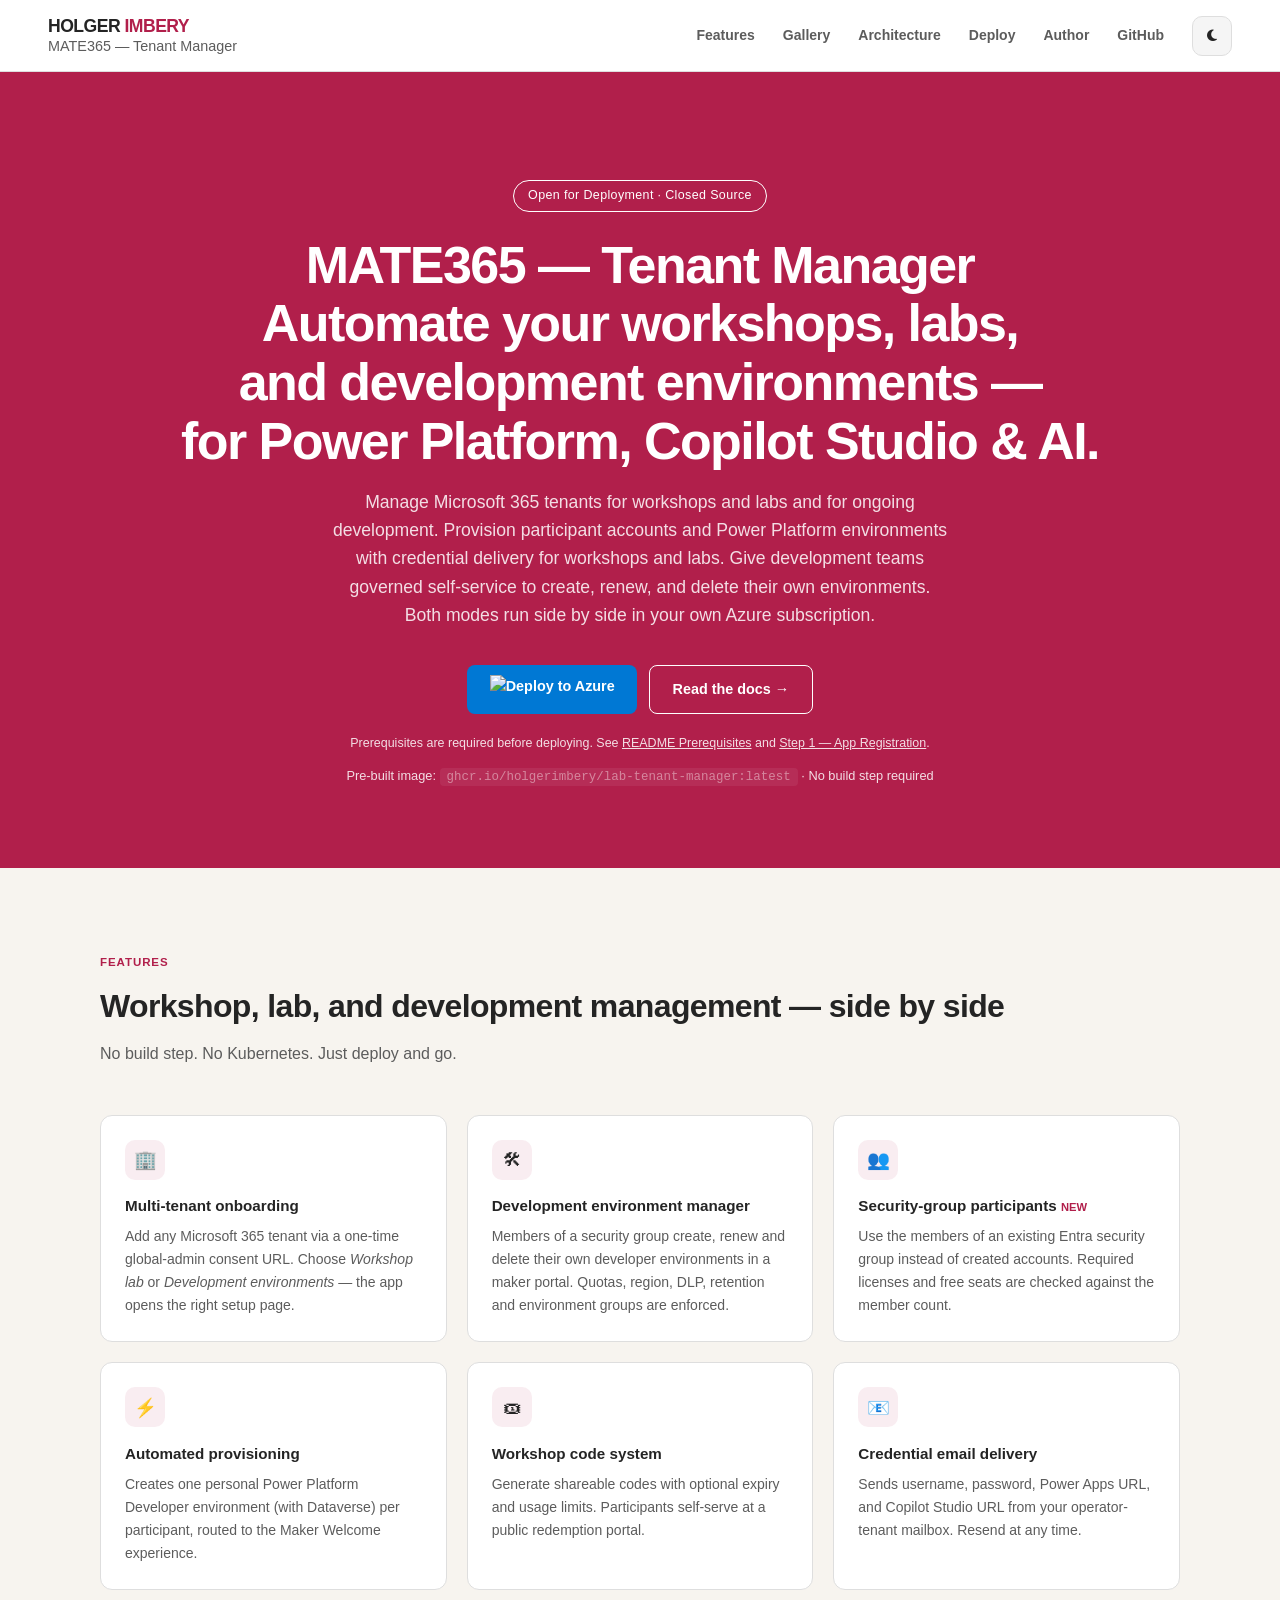
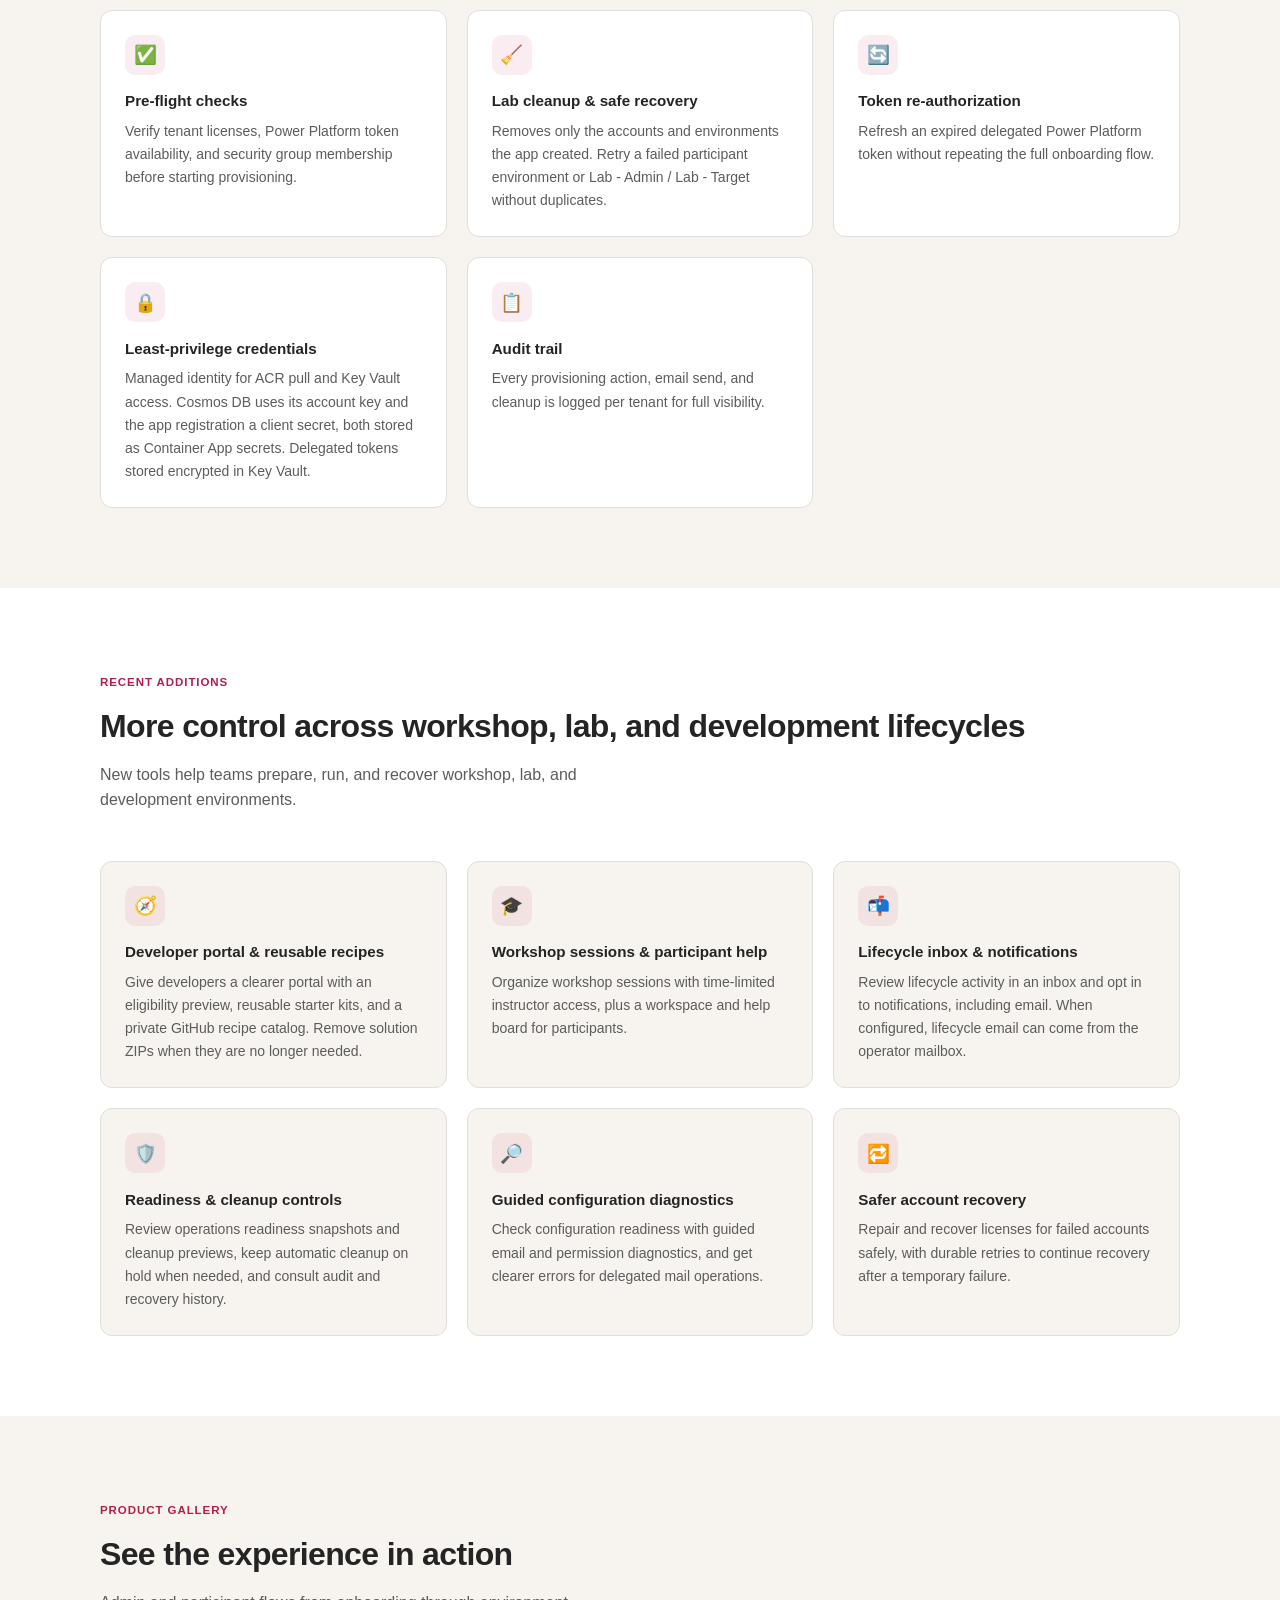
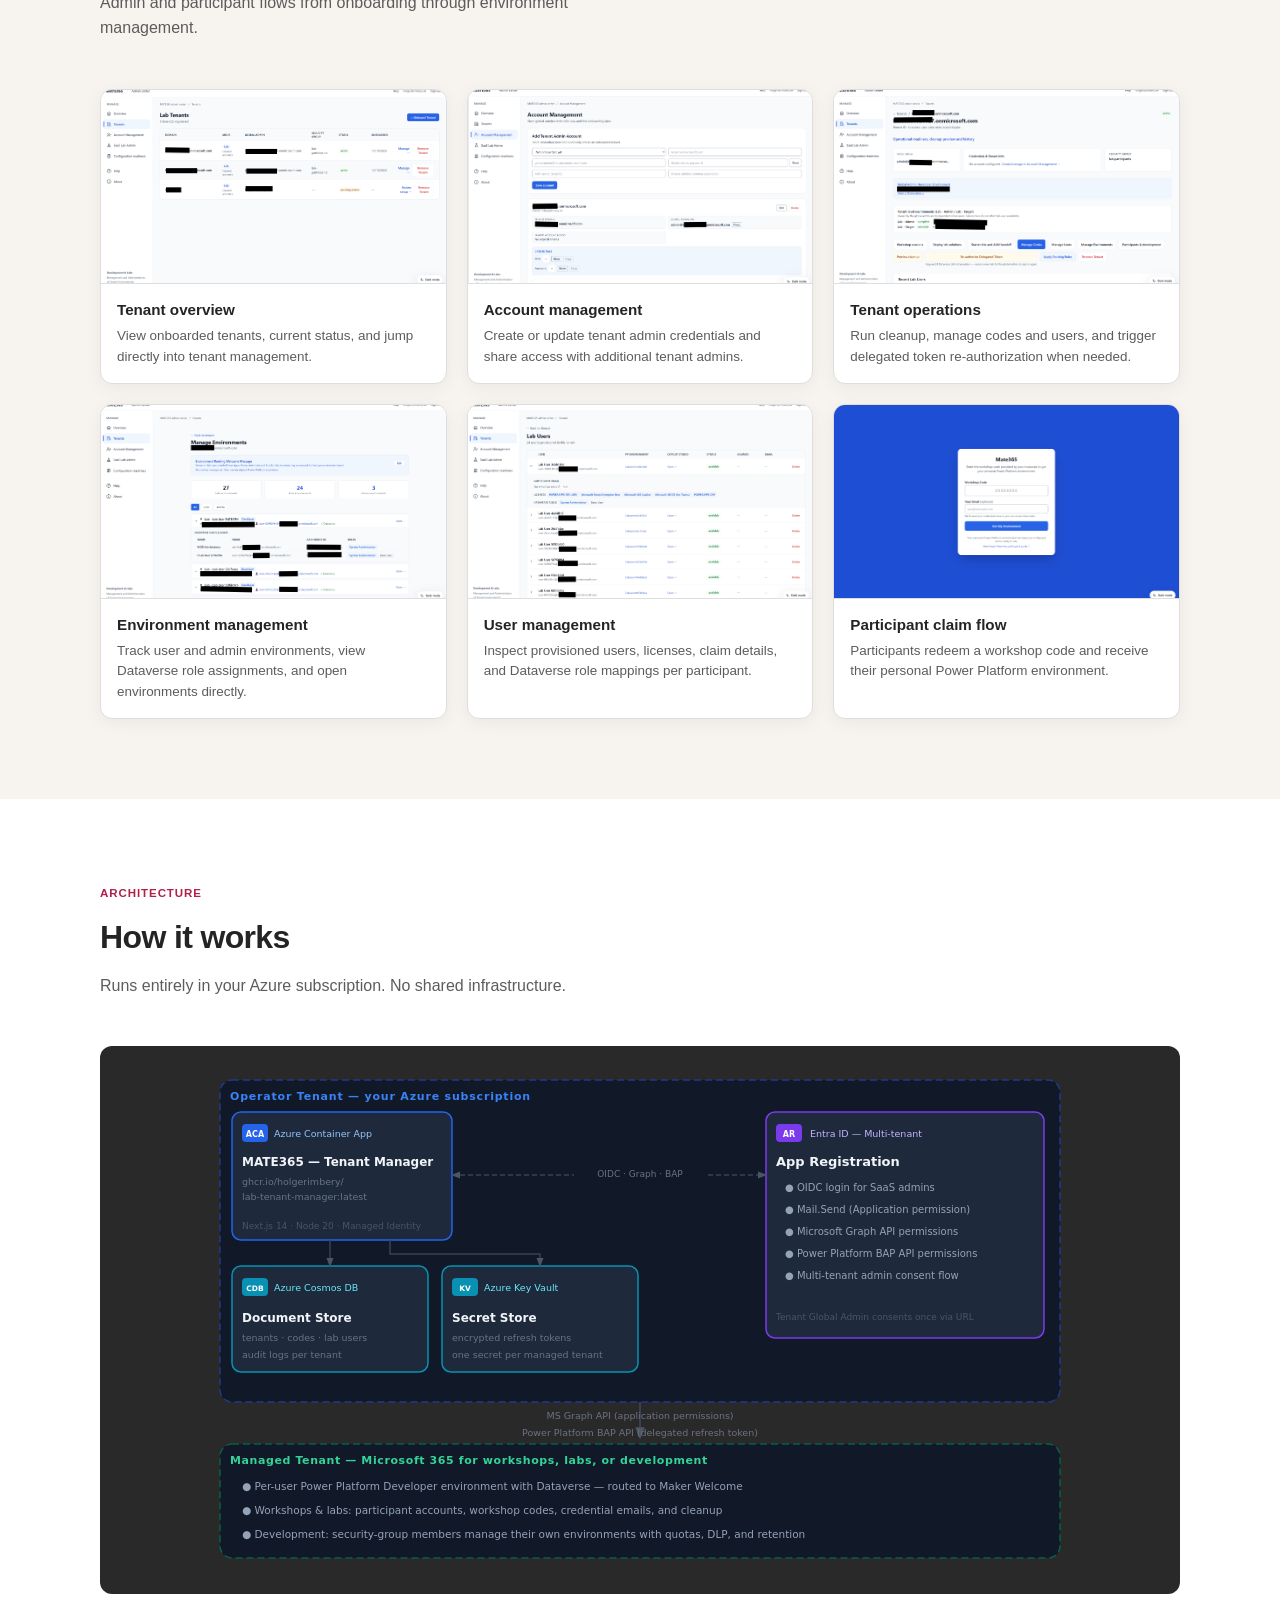
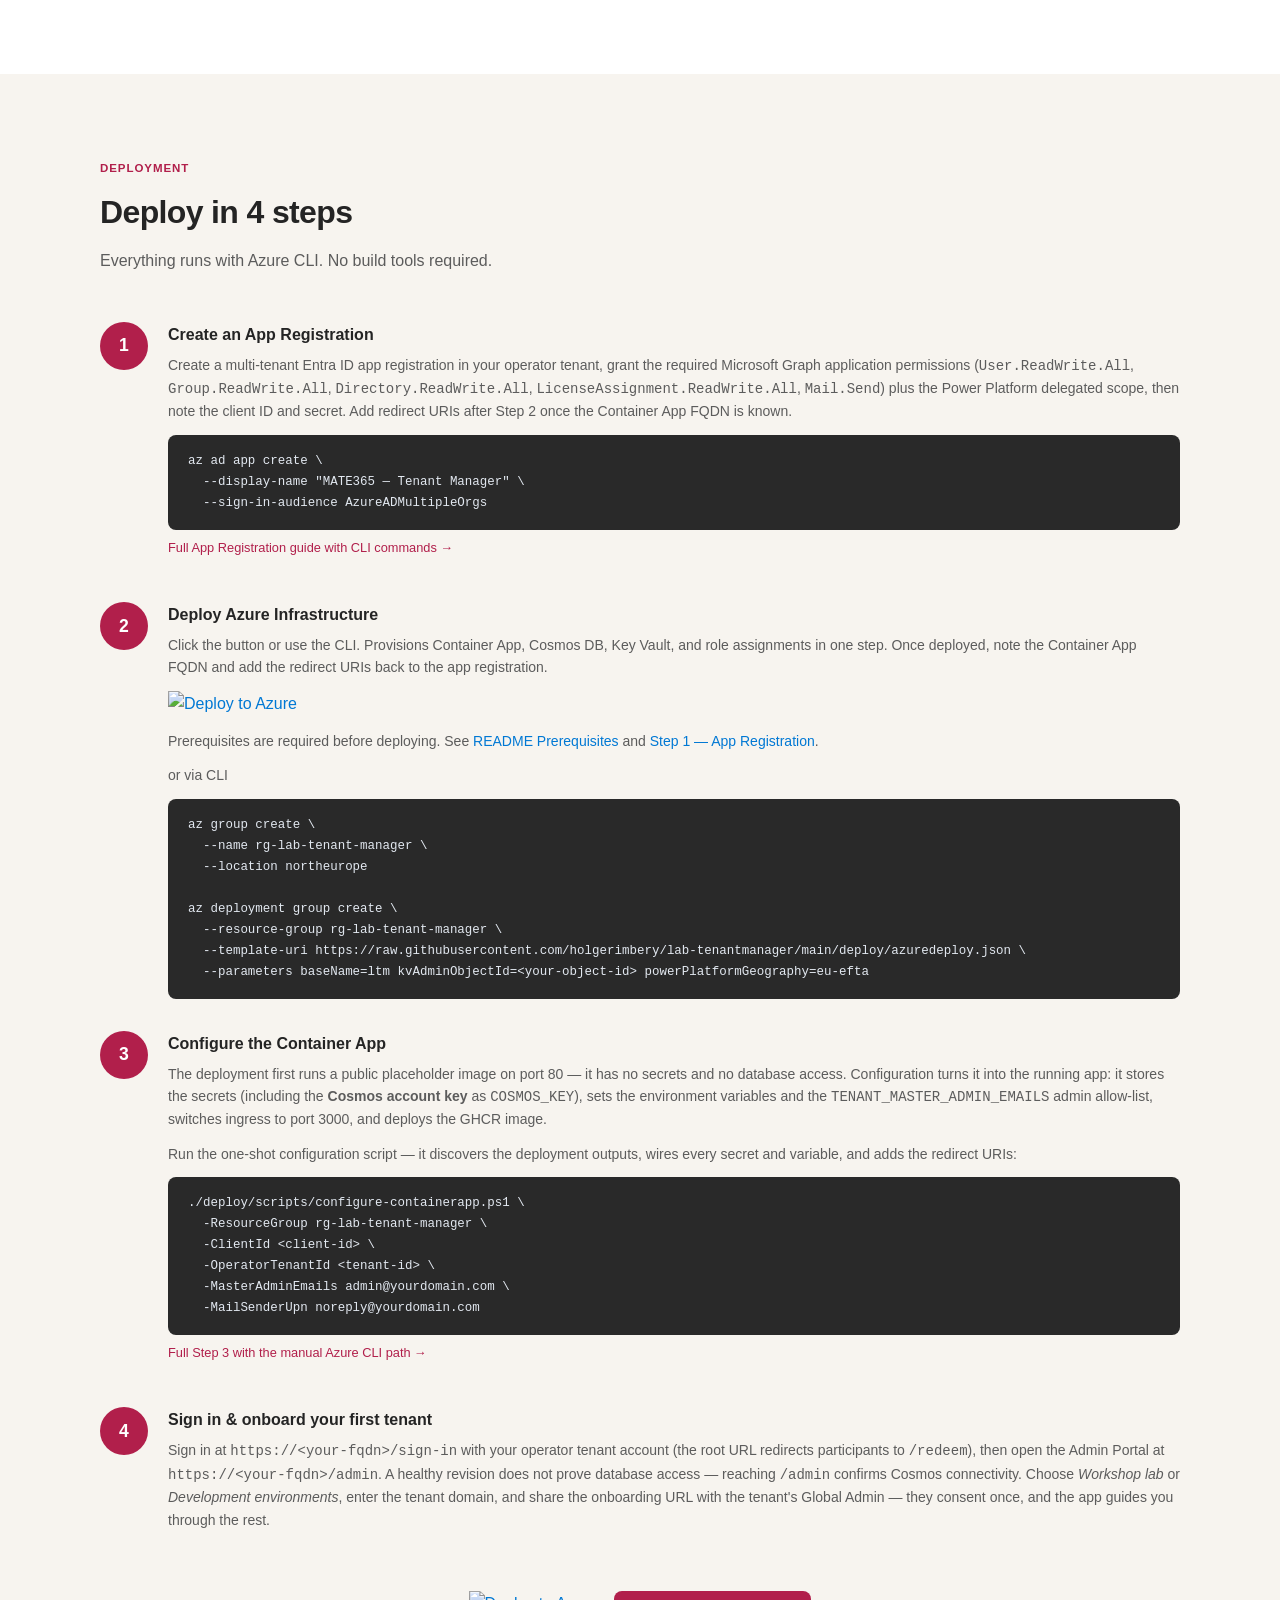
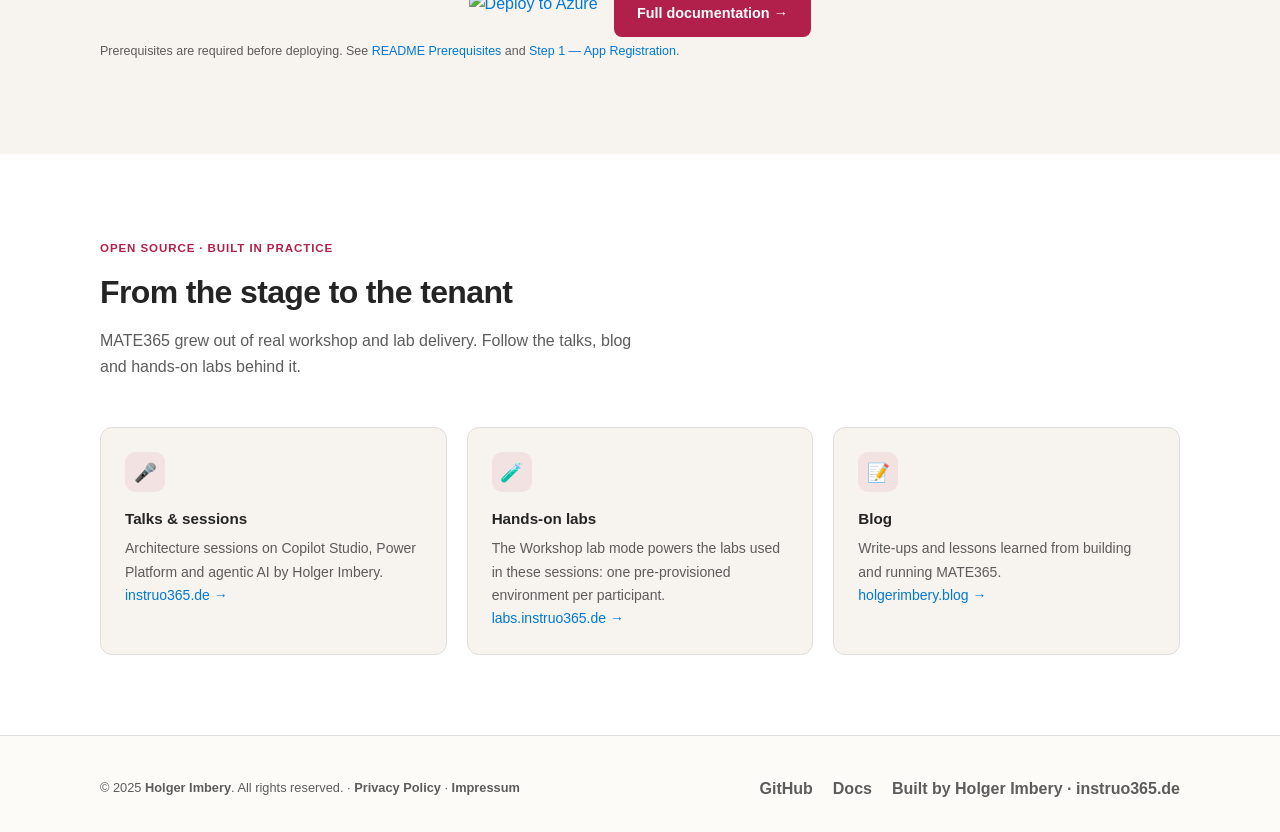
==== commit a1657c1a: "style: match two-line header branding Co-authored-by: Copilot App <223556219+Copilot@users.noreply.g" ====
--- a/index.html
+++ b/index.html
@@ -307,12 +307,15 @@
       gap: .1rem; line-height: 1.15; text-decoration: none;
     }
     .nav-brand-owner {
-      color: var(--c-muted); font-size: .72rem; font-weight: 650;
-      letter-spacing: .01em;
+      color: var(--c-text); font-size: 1.1rem; font-weight: 800;
+      letter-spacing: -.03em; text-transform: uppercase;
+    }
+    .nav-brand-owner span {
+      color: var(--c-accent);
     }
     .nav-brand-product {
-      color: var(--c-text); font-size: .95rem; font-weight: 800;
-      letter-spacing: -.025em;
+      color: var(--c-muted); font-size: .9rem; font-weight: 500;
+      letter-spacing: 0;
     }
     .nav-links { align-items: center; }
     .nav-links a { color: var(--c-muted); font-weight: 650; }
@@ -352,8 +355,8 @@
 <!-- ── Nav ──────────────────────────────────────────────────────────── -->
 <nav class="nav" role="navigation" aria-label="Main navigation">
   <a href="index.html" class="nav-brand">
-    <span class="nav-brand-owner">Holger Imbery</span>
-    <span class="nav-brand-product"><span aria-hidden="true">⚙</span> MATE365 — Tenant Manager</span>
+    <span class="nav-brand-owner">Holger <span>Imbery</span></span>
+    <span class="nav-brand-product">MATE365 — Tenant Manager</span>
   </a>
   <div class="nav-links">
     <a href="#features">Features</a>
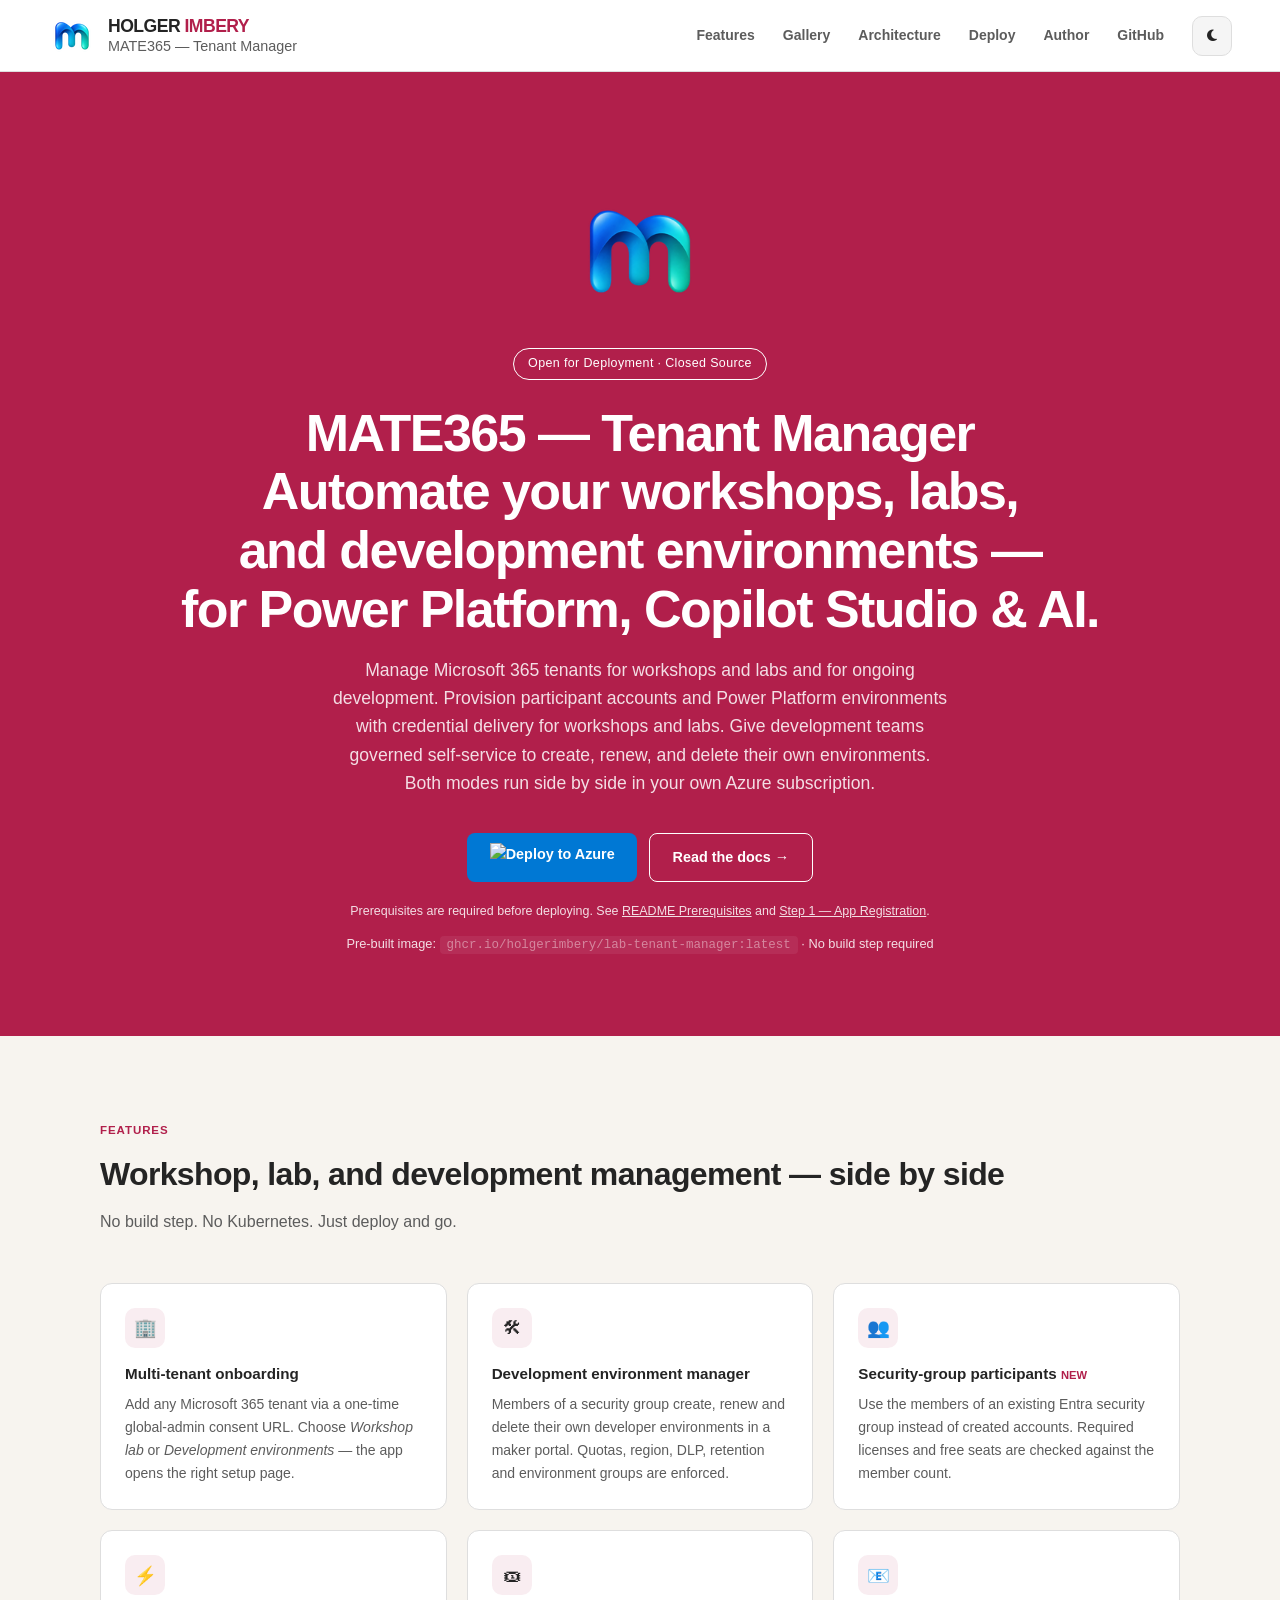
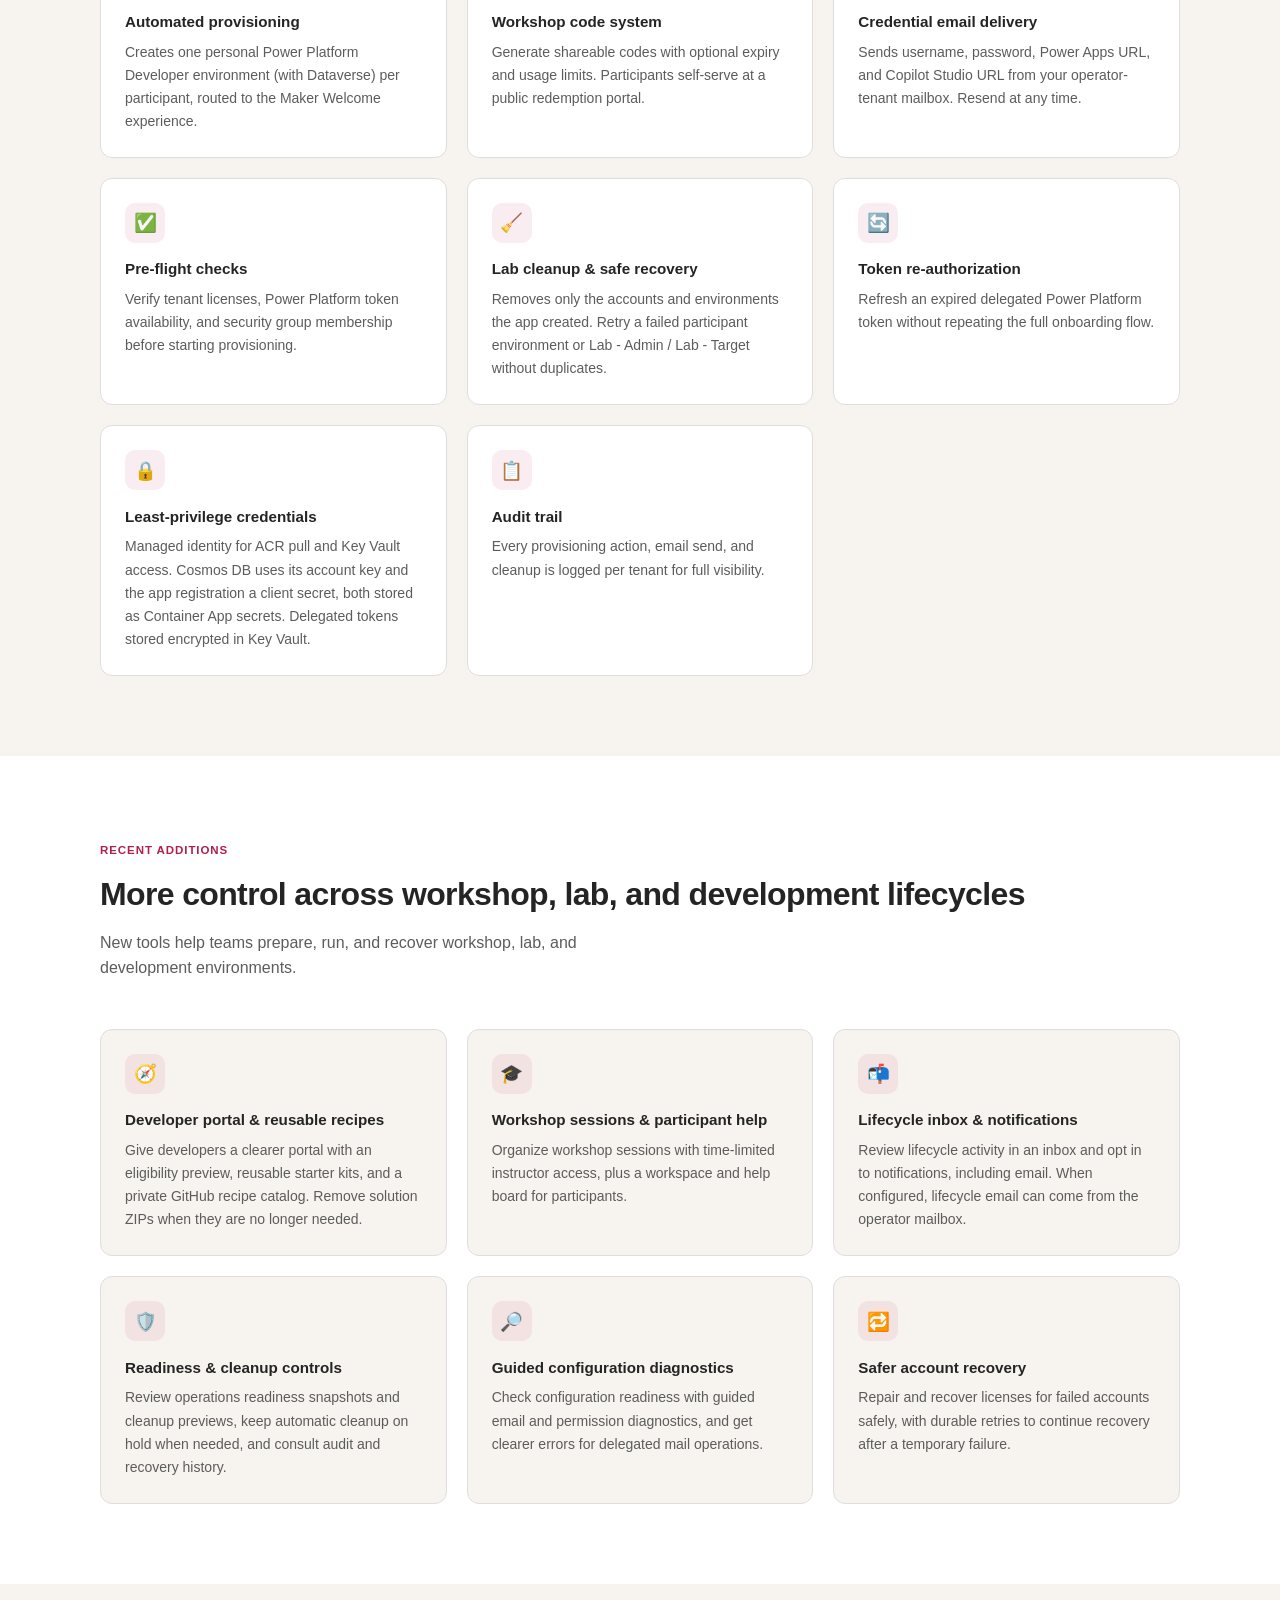
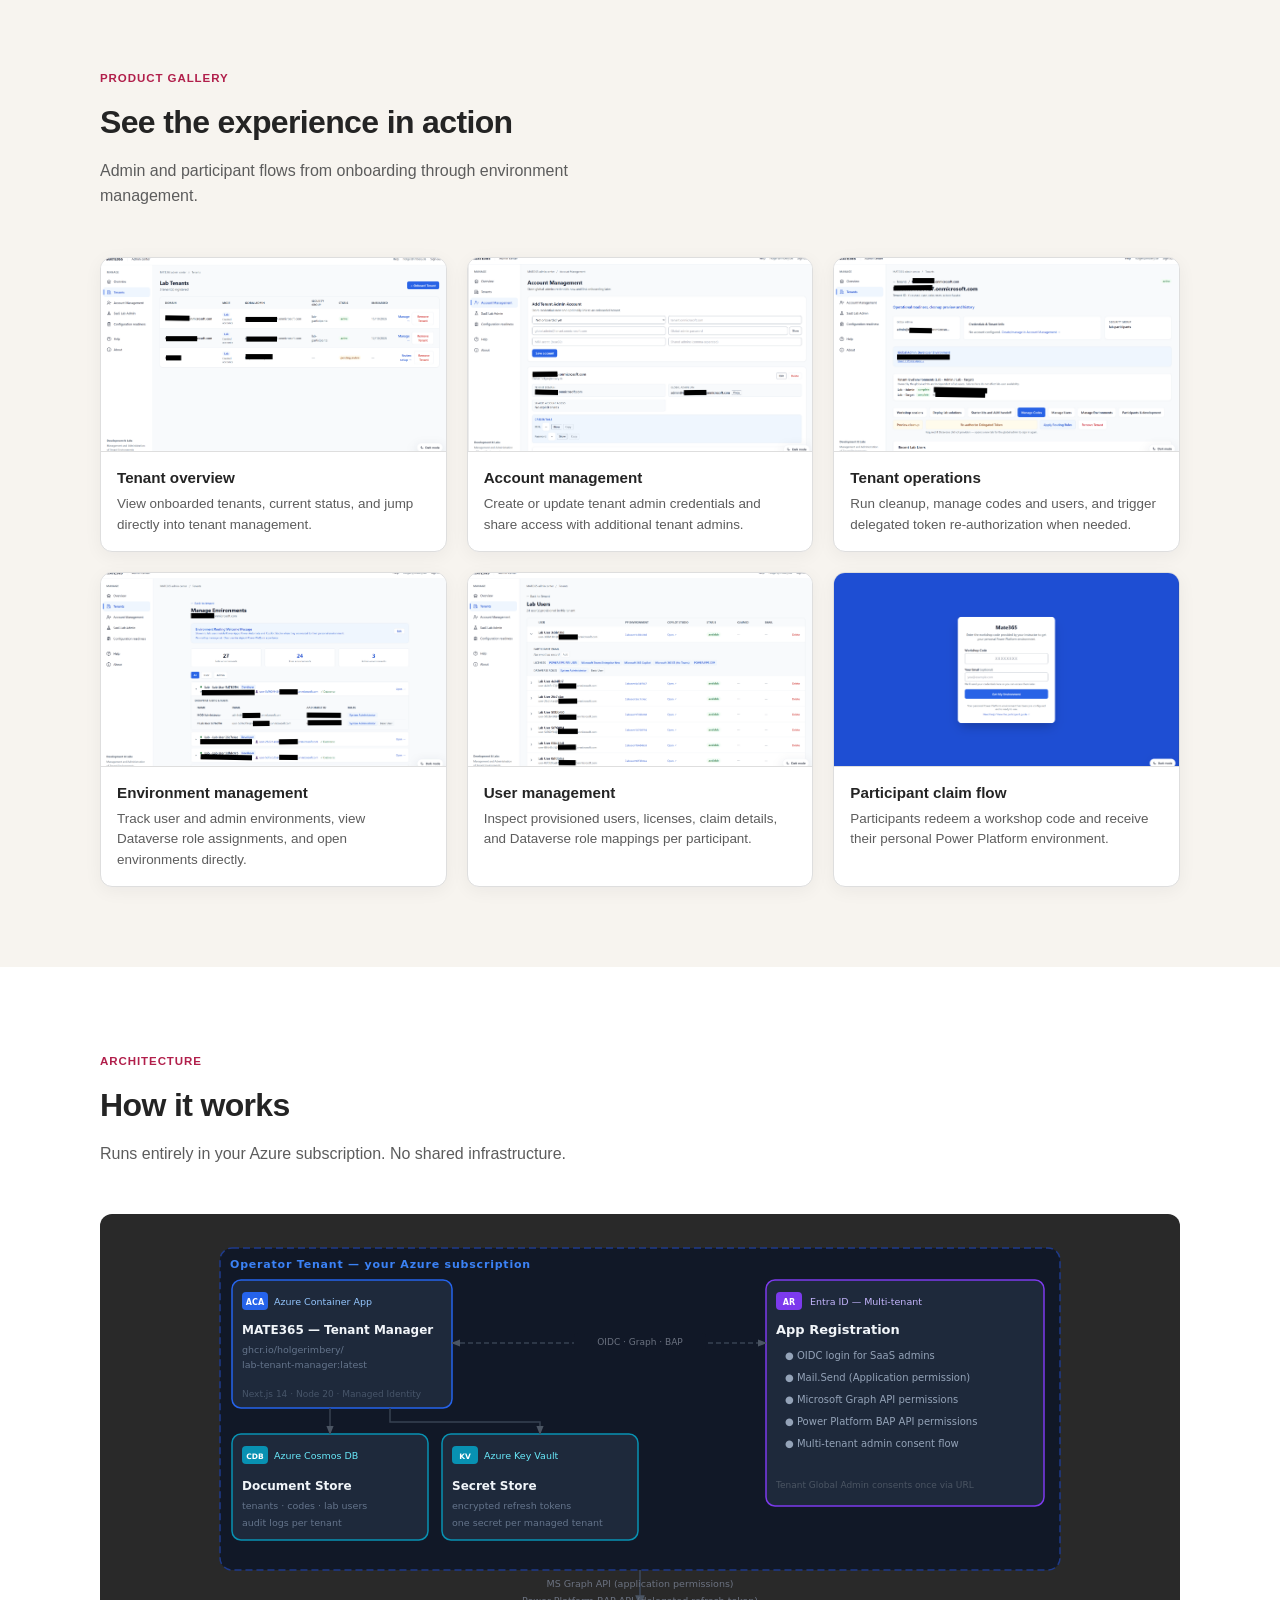
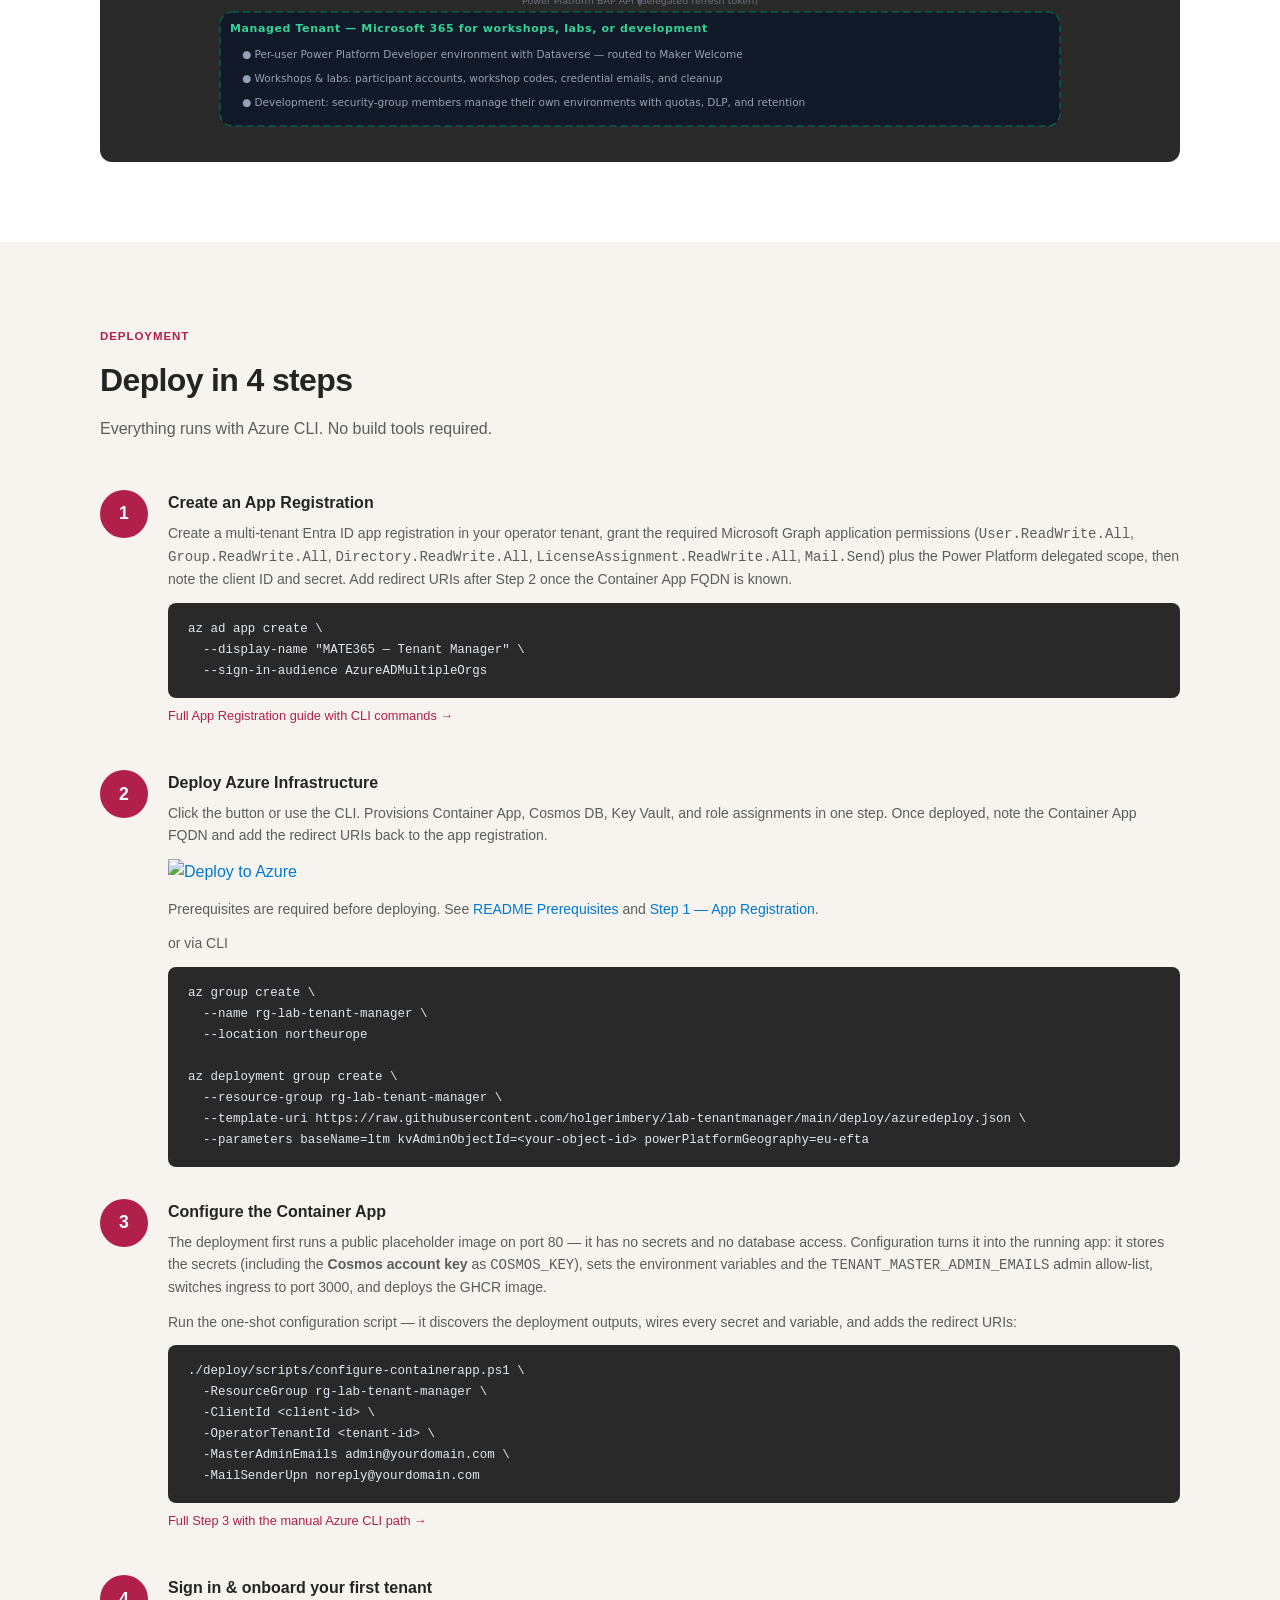
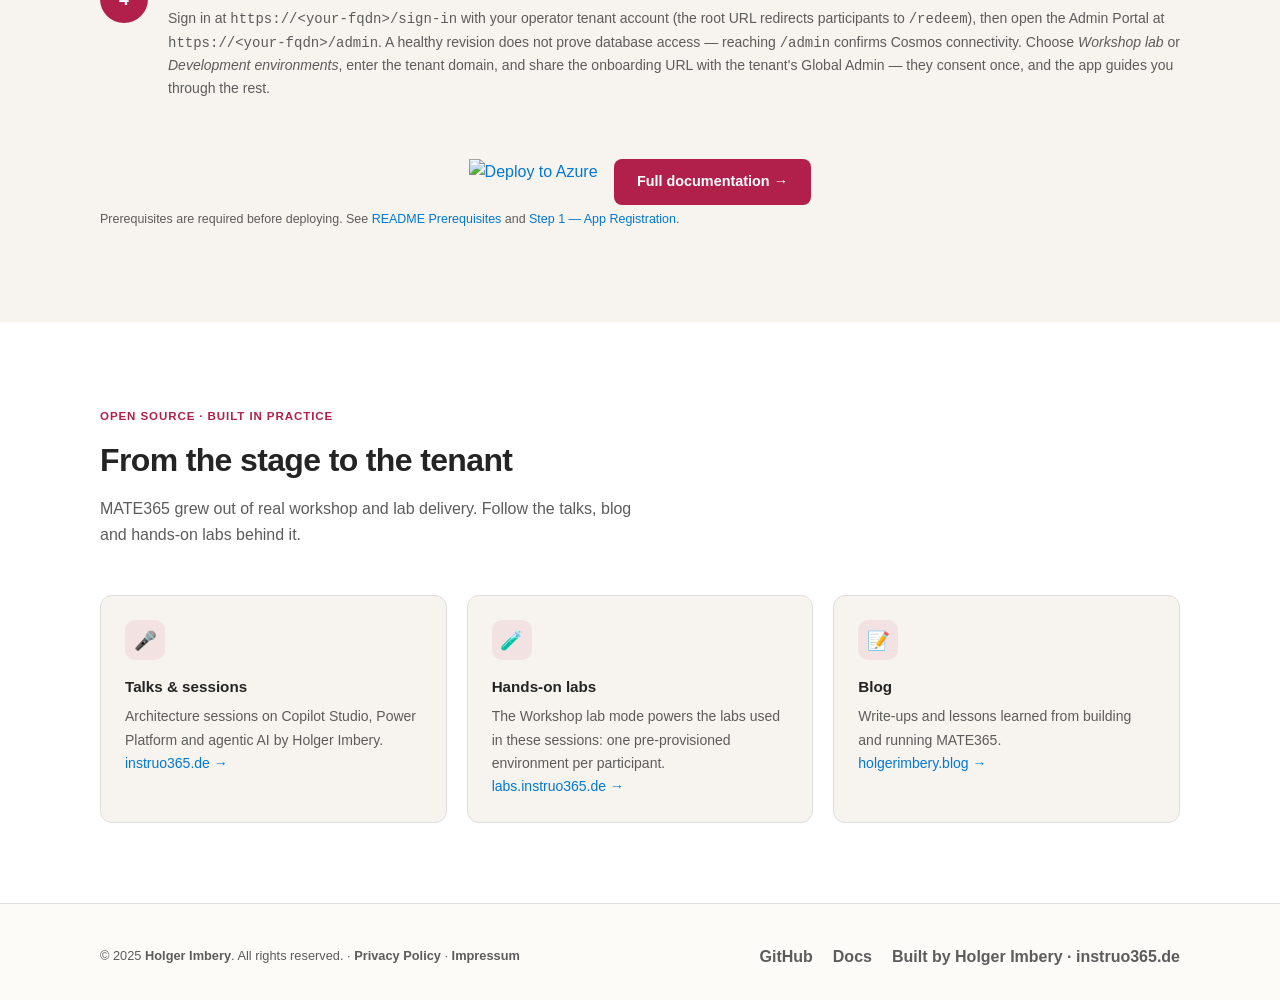
==== commit b20eff7b: "Add shared MATE365 mark to public website Co-authored-by: Copilot App <223556219+Copilot@users.norep" ====
--- a/index.html
+++ b/index.html
@@ -8,12 +8,17 @@
   <meta name="robots" content="index, follow" />
   <meta name="author" content="Holger Imbery" />
   <link rel="author" href="https://instruo365.de" />
+  <link rel="icon" href="images/branding/favicon.ico" sizes="any" />
+  <link rel="icon" type="image/png" sizes="16x16" href="images/branding/mate365-16.png" />
+  <link rel="icon" type="image/png" sizes="32x32" href="images/branding/mate365-32.png" />
+  <link rel="apple-touch-icon" sizes="180x180" href="images/branding/mate365-180.png" />
   <script type="application/ld+json">
   {
     "@context": "https://schema.org",
     "@type": "SoftwareApplication",
     "name": "MATE365 — Tenant Manager",
     "url": "https://www.mate365.app/",
+    "image": "https://www.mate365.app/images/branding/mate365-512.png",
     "applicationCategory": "BusinessApplication",
     "author": {
       "@type": "Person",
@@ -25,8 +30,8 @@
   </script>
   <script>
     (() => {
-      const saved = localStorage.getItem("theme");
-      const theme = saved === "light" || saved === "dark" ? saved
+      const forced = new URLSearchParams(location.search).get("scoutTheme");
+      const theme = forced === "light" || forced === "dark" ? forced
         : (window.matchMedia("(prefers-color-scheme: dark)").matches ? "dark" : "light");
       document.documentElement.setAttribute("data-theme", theme);
     })();
@@ -117,6 +122,10 @@
       color: #93c5fd; font-size: .78rem; font-weight: 500; letter-spacing: .03em;
       margin-bottom: 1.5rem;
     }
+    .hero-logo {
+      display: block; width: clamp(96px, 16vw, 144px); height: auto;
+      margin: 0 auto 1.5rem;
+    }
     .hero h1 {
       font-size: clamp(2rem, 5vw, 3.25rem); font-weight: 800;
       color: #fff; letter-spacing: -.03em; line-height: 1.13;
@@ -303,6 +312,12 @@
     .nav { background: var(--c-panel); border-bottom: 1px solid var(--c-border); }
     .nav-brand { color: var(--c-text); font-weight: 800; letter-spacing: -.035em; }
     .nav-brand {
+      display: flex; align-items: center; gap: .75rem; text-decoration: none;
+    }
+    .nav-brand-icon {
+      display: block; width: 48px; height: 48px; flex-shrink: 0;
+    }
+    .nav-brand-text {
       display: flex; flex-direction: column; align-items: flex-start;
       gap: .1rem; line-height: 1.15; text-decoration: none;
     }
@@ -326,6 +341,11 @@
       border: 1px solid var(--c-border); border-radius: .625rem; cursor: pointer;
     }
     .theme-toggle:hover { border-color: var(--c-accent); color: var(--c-accent); }
+    @media (max-width: 760px) {
+      .nav { position: static; height: auto; flex-direction: column; align-items: flex-start; gap: .75rem; padding: .75rem 1.25rem; }
+      .nav-links { flex-wrap: wrap; gap: .5rem 1rem; width: 100%; }
+      .nav-brand-product { font-size: .8rem; }
+    }
     .hero { background: var(--c-accent); }
     .hero h1 { color: var(--c-accent-fg); }
     .hero-sub, .hero-image-note { color: var(--c-accent-fg); opacity: .85; }
@@ -355,8 +375,11 @@
 <!-- ── Nav ──────────────────────────────────────────────────────────── -->
 <nav class="nav" role="navigation" aria-label="Main navigation">
   <a href="index.html" class="nav-brand">
-    <span class="nav-brand-owner">Holger <span>Imbery</span></span>
-    <span class="nav-brand-product">MATE365 — Tenant Manager</span>
+    <img class="nav-brand-icon" src="images/branding/mate365-48.png" srcset="images/branding/mate365-192.png 4x" width="48" height="48" alt="" />
+    <span class="nav-brand-text">
+      <span class="nav-brand-owner">Holger <span>Imbery</span></span>
+      <span class="nav-brand-product">MATE365 — Tenant Manager</span>
+    </span>
   </a>
   <div class="nav-links">
     <a href="#features">Features</a>
@@ -373,6 +396,7 @@
 
 <!-- ── Hero ─────────────────────────────────────────────────────────── -->
 <section class="hero">
+  <img class="hero-logo" src="images/branding/mate365-192.png" srcset="images/branding/mate365-512.png 2x" width="192" height="192" alt="" />
   <div class="hero-badge">Open for Deployment · Closed Source</div>
   <h1>MATE365 — Tenant Manager<br/>Automate your workshops, labs,<br/>and development environments —<br/>for Power Platform, Copilot Studio &amp; AI.</h1>
   <p class="hero-sub">
@@ -742,7 +766,6 @@
   themeButton.addEventListener("click", () => {
     const next = document.documentElement.getAttribute("data-theme") === "dark" ? "light" : "dark";
     setTheme(next);
-    localStorage.setItem("theme", next);
   });
 </script>
 </body>
